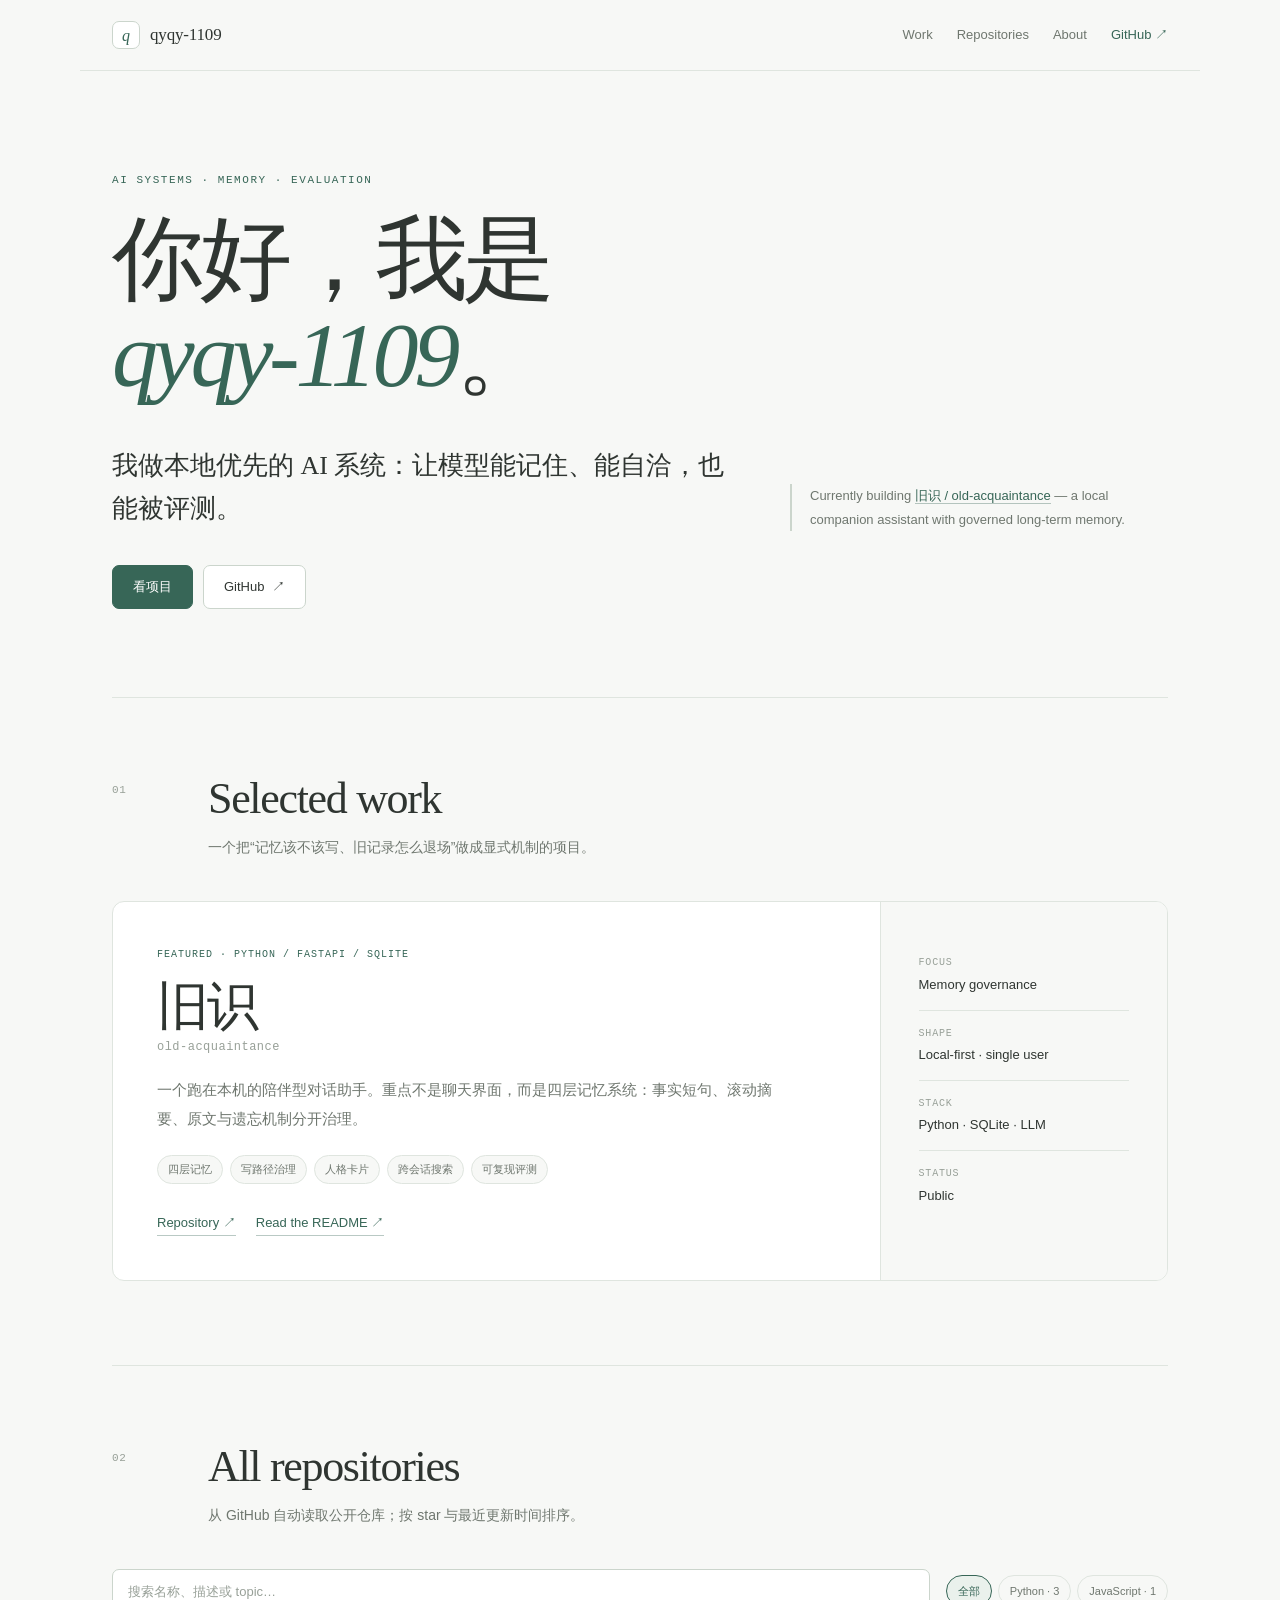
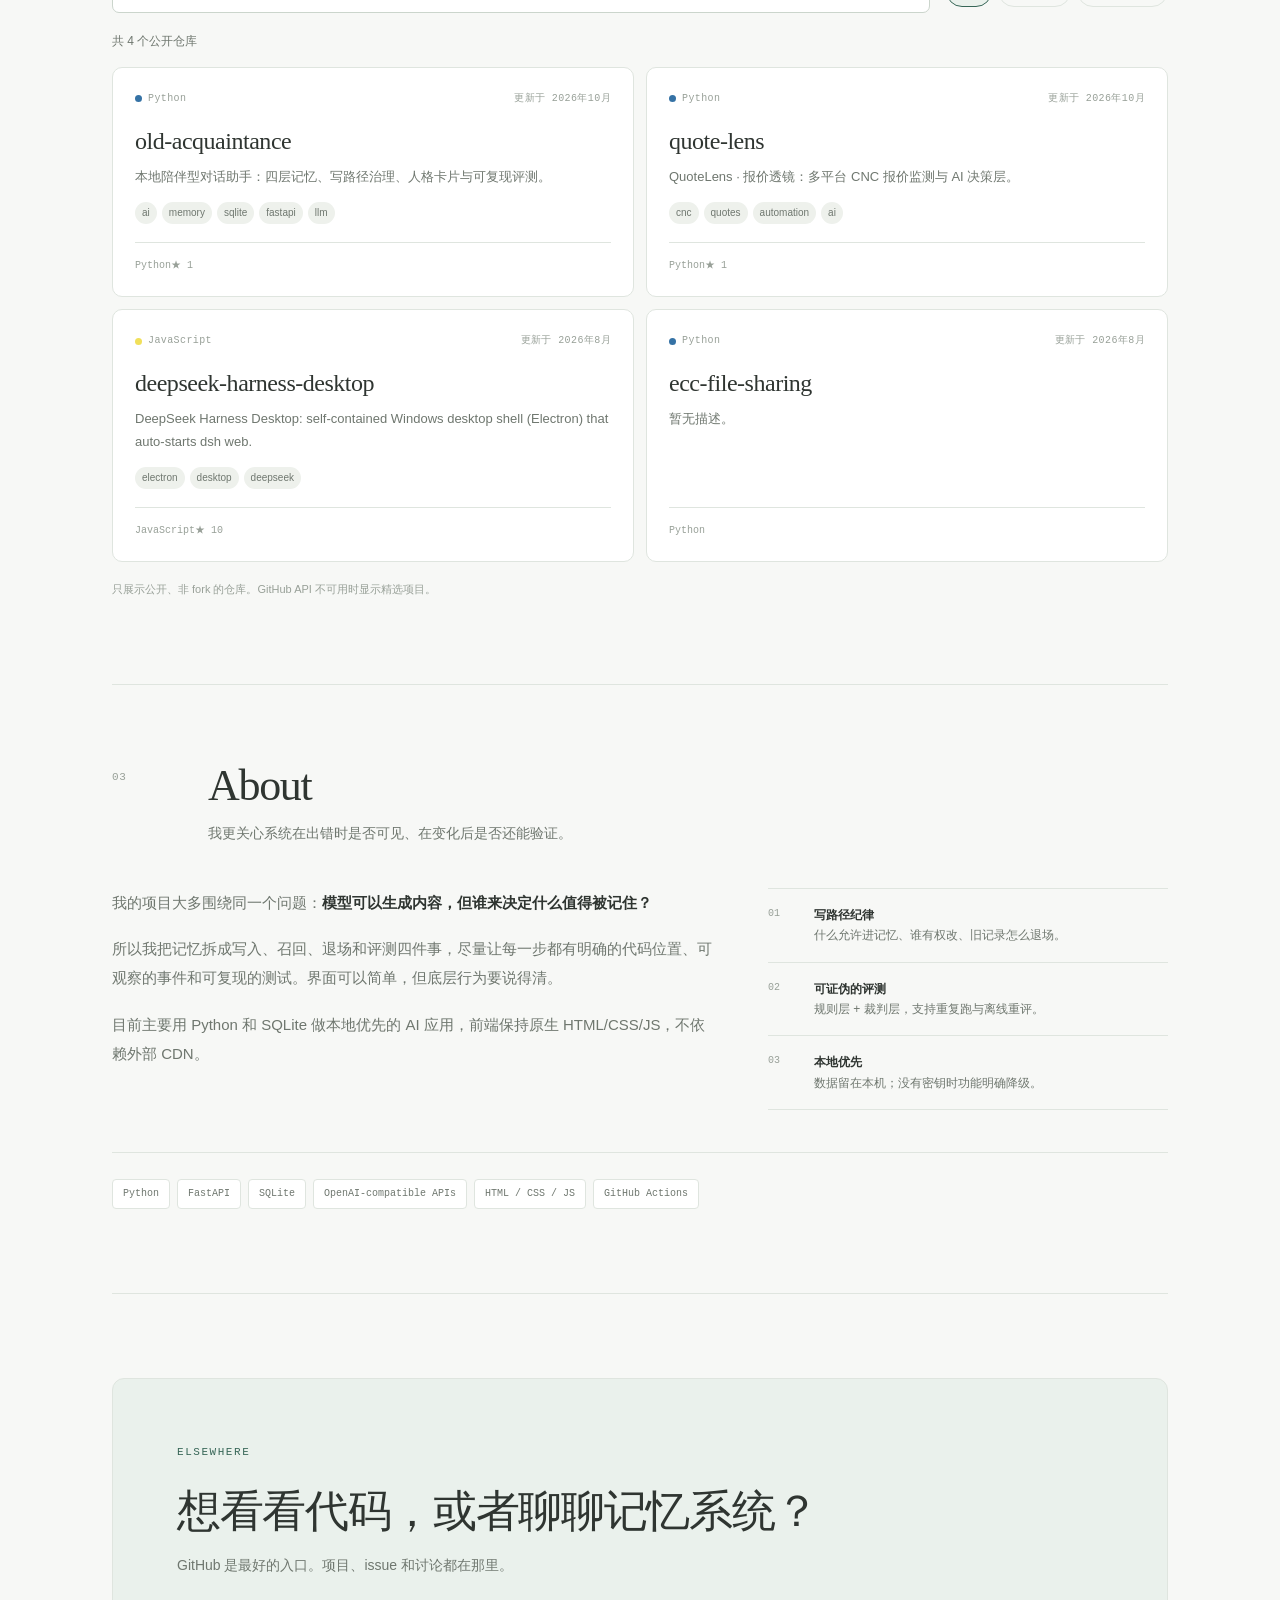
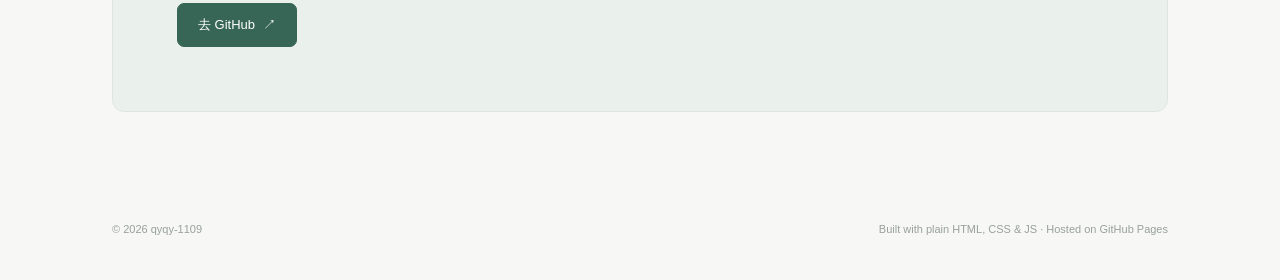
==== index.html @ cdae5c55 "Add personal portfolio site" ====
<!doctype html>
<html lang="zh-CN">
<head>
  <meta charset="utf-8">
  <meta name="viewport" content="width=device-width, initial-scale=1">
  <meta name="referrer" content="no-referrer">
  <meta name="theme-color" content="#f7f8f6">
  <title>qyqy-1109 · AI systems, memory & evaluation</title>
  <meta name="description" content="qyqy-1109 的个人作品集：本地优先的 AI 系统、记忆治理与可复现评测。">
  <meta property="og:title" content="qyqy-1109 · AI systems, memory & evaluation">
  <meta property="og:description" content="本地优先的 AI 系统、记忆治理与可复现评测。">
  <meta property="og:type" content="website">
  <meta property="og:url" content="https://qyqy-1109.github.io/">
  <link rel="canonical" href="https://qyqy-1109.github.io/">
  <link rel="icon" href="favicon.svg" type="image/svg+xml">
  <link rel="stylesheet" href="styles.css">
  <script src="app.js" defer></script>
</head>
<body>
  <a class="skip-link" href="#main">跳到正文</a>

  <header class="site-header">
    <a class="brand" href="/" aria-label="qyqy-1109 首页">
      <span class="brand-mark" aria-hidden="true">q</span>
      <span>qyqy-1109</span>
    </a>
    <nav class="site-nav" aria-label="主导航">
      <a href="#work">Work</a>
      <a href="#repos">Repositories</a>
      <a href="#about">About</a>
      <a class="nav-external" href="https://github.com/qyqy-1109" target="_blank" rel="noreferrer">GitHub <span aria-hidden="true">↗</span></a>
    </nav>
  </header>

  <main id="main">
    <section class="hero" aria-labelledby="hero-title">
      <p class="kicker">AI systems · memory · evaluation</p>
      <h1 id="hero-title">你好，我是<br><span>qyqy-1109</span>。</h1>
      <div class="hero-copy">
        <p class="lede">我做本地优先的 AI 系统：让模型能记住、能自洽，也能被评测。</p>
        <p class="hero-note">Currently building <a href="https://github.com/qyqy-1109/old-acquaintance" target="_blank" rel="noreferrer">旧识 / old-acquaintance</a> — a local companion assistant with governed long-term memory.</p>
      </div>
      <div class="hero-actions">
        <a class="button primary" href="#work">看项目</a>
        <a class="button" href="https://github.com/qyqy-1109" target="_blank" rel="noreferrer">GitHub <span aria-hidden="true">↗</span></a>
      </div>
    </section>

    <section class="section" id="work" aria-labelledby="work-title">
      <div class="section-head">
        <p class="section-index">01</p>
        <div>
          <h2 id="work-title">Selected work</h2>
          <p>一个把“记忆该不该写、旧记录怎么退场”做成显式机制的项目。</p>
        </div>
      </div>

      <article class="featured">
        <div class="featured-main">
          <p class="eyebrow">Featured · Python / FastAPI / SQLite</p>
          <h3>旧识 <span>old-acquaintance</span></h3>
          <p class="featured-lede">一个跑在本机的陪伴型对话助手。重点不是聊天界面，而是四层记忆系统：事实短句、滚动摘要、原文与遗忘机制分开治理。</p>
          <ul class="tag-list" aria-label="项目特点">
            <li>四层记忆</li>
            <li>写路径治理</li>
            <li>人格卡片</li>
            <li>跨会话搜索</li>
            <li>可复现评测</li>
          </ul>
          <div class="featured-links">
            <a class="text-link" href="https://github.com/qyqy-1109/old-acquaintance" target="_blank" rel="noreferrer">Repository <span aria-hidden="true">↗</span></a>
            <a class="text-link" href="https://github.com/qyqy-1109/old-acquaintance#readme" target="_blank" rel="noreferrer">Read the README <span aria-hidden="true">↗</span></a>
          </div>
        </div>
        <aside class="featured-aside" aria-label="项目概要">
          <dl>
            <div><dt>Focus</dt><dd>Memory governance</dd></div>
            <div><dt>Shape</dt><dd>Local-first · single user</dd></div>
            <div><dt>Stack</dt><dd>Python · SQLite · LLM</dd></div>
            <div><dt>Status</dt><dd>Public</dd></div>
          </dl>
        </aside>
      </article>
    </section>

    <section class="section" id="repos" aria-labelledby="repos-title">
      <div class="section-head">
        <p class="section-index">02</p>
        <div>
          <h2 id="repos-title">All repositories</h2>
          <p>从 GitHub 自动读取公开仓库；按 star 与最近更新时间排序。</p>
        </div>
      </div>

      <div class="repo-controls">
        <label class="search-box" for="repo-search">
          <span class="sr-only">搜索仓库</span>
          <input id="repo-search" type="search" maxlength="80" placeholder="搜索名称、描述或 topic…" autocomplete="off">
        </label>
        <div id="language-filters" class="filters" aria-label="按语言筛选"></div>
      </div>

      <div id="repo-status" class="repo-status" role="status">正在读取 GitHub 仓库…</div>
      <div id="repo-grid" class="repo-grid" aria-live="polite"></div>
      <p class="repo-footnote">只展示公开、非 fork 的仓库。GitHub API 不可用时显示精选项目。</p>
    </section>

    <section class="section" id="about" aria-labelledby="about-title">
      <div class="section-head">
        <p class="section-index">03</p>
        <div>
          <h2 id="about-title">About</h2>
          <p>我更关心系统在出错时是否可见、在变化后是否还能验证。</p>
        </div>
      </div>

      <div class="about-grid">
        <div class="about-copy">
          <p>我的项目大多围绕同一个问题：<strong>模型可以生成内容，但谁来决定什么值得被记住？</strong></p>
          <p>所以我把记忆拆成写入、召回、退场和评测四件事，尽量让每一步都有明确的代码位置、可观察的事件和可复现的测试。界面可以简单，但底层行为要说得清。</p>
          <p>目前主要用 Python 和 SQLite 做本地优先的 AI 应用，前端保持原生 HTML/CSS/JS，不依赖外部 CDN。</p>
        </div>
        <aside class="principles" aria-label="我在意的事">
          <div><span>01</span><p><strong>写路径纪律</strong><br>什么允许进记忆、谁有权改、旧记录怎么退场。</p></div>
          <div><span>02</span><p><strong>可证伪的评测</strong><br>规则层 + 裁判层，支持重复跑与离线重评。</p></div>
          <div><span>03</span><p><strong>本地优先</strong><br>数据留在本机；没有密钥时功能明确降级。</p></div>
        </aside>
      </div>

      <div class="toolbox" aria-label="常用工具">
        <span>Python</span><span>FastAPI</span><span>SQLite</span><span>OpenAI-compatible APIs</span><span>HTML / CSS / JS</span><span>GitHub Actions</span>
      </div>
    </section>

    <section class="contact" aria-labelledby="contact-title">
      <p class="kicker">Elsewhere</p>
      <h2 id="contact-title">想看看代码，或者聊聊记忆系统？</h2>
      <p>GitHub 是最好的入口。项目、issue 和讨论都在那里。</p>
      <a class="button primary" href="https://github.com/qyqy-1109" target="_blank" rel="noreferrer">去 GitHub <span aria-hidden="true">↗</span></a>
    </section>
  </main>

  <footer class="site-footer">
    <span>© <span id="year">2026</span> qyqy-1109</span>
    <span>Built with plain HTML, CSS &amp; JS · Hosted on GitHub Pages</span>
  </footer>

  <noscript><p class="noscript">启用 JavaScript 后可以自动加载 GitHub 仓库列表；也可以直接访问 <a href="https://github.com/qyqy-1109">GitHub</a>。</p></noscript>
</body>
</html>
---- styles.css ----
:root {
  --paper: #f7f8f6;
  --paper-deep: #eef1ec;
  --ink: #2f3531;
  --muted: #6f776f;
  --faint: #98a098;
  --line: #dfe5df;
  --line-strong: #cbd5cc;
  --brand: #376657;
  --brand-soft: #eaf1ec;
  --rose: #b57580;
  --white: #ffffff;
  --serif: "Songti SC", "STSong", "SimSun", "Noto Serif CJK SC", serif;
  --sans: "PingFang SC", "Microsoft YaHei", "Noto Sans CJK SC", sans-serif;
  --mono: "SFMono-Regular", Consolas, "Liberation Mono", monospace;
  --max: 1120px;
}

*,
*::before,
*::after { box-sizing: border-box; }

html { scroll-behavior: smooth; }

body {
  margin: 0;
  background: var(--paper);
  color: var(--ink);
  font-family: var(--sans);
  font-size: 16px;
  line-height: 1.75;
  -webkit-font-smoothing: antialiased;
  text-rendering: optimizeLegibility;
}

::selection { background: var(--brand-soft); color: var(--brand); }

a { color: inherit; text-decoration: none; }
button, input { font: inherit; }
img { max-width: 100%; display: block; }

.sr-only {
  position: absolute;
  width: 1px;
  height: 1px;
  padding: 0;
  margin: -1px;
  overflow: hidden;
  clip: rect(0, 0, 0, 0);
  white-space: nowrap;
  border: 0;
}

.skip-link {
  position: fixed;
  top: -80px;
  left: 20px;
  z-index: 100;
  padding: 10px 16px;
  border-radius: 6px;
  background: var(--ink);
  color: var(--white);
  font-size: 13px;
  transition: top .2s ease;
}
.skip-link:focus { top: 18px; }

:focus-visible {
  outline: 2px solid var(--brand);
  outline-offset: 4px;
}

.site-header {
  position: sticky;
  top: 0;
  z-index: 20;
  display: flex;
  align-items: center;
  justify-content: space-between;
  gap: 24px;
  width: 100%;
  max-width: var(--max);
  margin: 0 auto;
  padding: 20px 32px;
  background: color-mix(in srgb, var(--paper) 92%, transparent);
  border-bottom: 1px solid var(--line);
  backdrop-filter: blur(12px);
}

.brand {
  display: inline-flex;
  align-items: center;
  gap: 10px;
  font-family: var(--serif);
  font-size: 17px;
  letter-spacing: -.01em;
}
.brand-mark {
  display: grid;
  place-items: center;
  width: 28px;
  height: 28px;
  border: 1px solid var(--line-strong);
  border-radius: 7px;
  background: var(--white);
  color: var(--brand);
  font-family: var(--serif);
  font-style: italic;
  font-size: 16px;
}

.site-nav {
  display: flex;
  align-items: center;
  gap: 24px;
  font-size: 13px;
  color: var(--muted);
}
.site-nav a { transition: color .2s ease; }
.site-nav a:hover { color: var(--ink); }
.nav-external { color: var(--brand); }

main {
  width: 100%;
  max-width: var(--max);
  margin: 0 auto;
  padding: 0 32px;
}

.hero {
  padding: 100px 0 88px;
  border-bottom: 1px solid var(--line);
  animation: rise .55s ease both;
}

.kicker {
  margin: 0 0 22px;
  color: var(--brand);
  font-family: var(--mono);
  font-size: 11px;
  letter-spacing: .14em;
  text-transform: uppercase;
}

.hero h1 {
  margin: 0;
  font-family: var(--serif);
  font-size: clamp(44px, 8vw, 92px);
  font-weight: 500;
  line-height: 1.04;
  letter-spacing: -.045em;
}
.hero h1 span {
  color: var(--brand);
  font-style: italic;
}

.hero-copy {
  display: grid;
  grid-template-columns: minmax(0, 1.25fr) minmax(0, .75fr);
  gap: 48px;
  align-items: end;
  margin-top: 42px;
}

.lede {
  max-width: 620px;
  margin: 0;
  font-family: var(--serif);
  font-size: clamp(20px, 2.3vw, 26px);
  line-height: 1.65;
  color: var(--ink);
}

.hero-note {
  margin: 0;
  padding-left: 18px;
  border-left: 2px solid var(--line-strong);
  color: var(--muted);
  font-size: 13px;
  line-height: 1.8;
}
.hero-note a {
  color: var(--brand);
  border-bottom: 1px solid color-mix(in srgb, var(--brand) 35%, transparent);
}
.hero-note a:hover { border-bottom-color: var(--brand); }

.hero-actions {
  display: flex;
  flex-wrap: wrap;
  gap: 10px;
  margin-top: 34px;
}

.button {
  display: inline-flex;
  align-items: center;
  justify-content: center;
  gap: 8px;
  min-height: 44px;
  padding: 0 20px;
  border: 1px solid var(--line-strong);
  border-radius: 7px;
  background: var(--white);
  color: var(--ink);
  font-size: 13px;
  transition: transform .2s ease, border-color .2s ease, background .2s ease, color .2s ease;
}
.button:hover { transform: translateY(-1px); border-color: var(--ink); }
.button.primary {
  border-color: var(--brand);
  background: var(--brand);
  color: var(--white);
}
.button.primary:hover { background: #2b5346; border-color: #2b5346; }

.section {
  padding: 76px 0 84px;
  border-bottom: 1px solid var(--line);
  scroll-margin-top: 72px;
}

.section-head {
  display: grid;
  grid-template-columns: 72px minmax(0, 1fr);
  gap: 24px;
  align-items: start;
  margin-bottom: 42px;
}
.section-index {
  margin: 7px 0 0;
  color: var(--faint);
  font-family: var(--mono);
  font-size: 11px;
  letter-spacing: .06em;
}
.section-head h2 {
  margin: 0;
  font-family: var(--serif);
  font-size: clamp(30px, 4vw, 44px);
  font-weight: 500;
  letter-spacing: -.03em;
  line-height: 1.15;
}
.section-head p:last-child {
  max-width: 620px;
  margin: 10px 0 0;
  color: var(--muted);
  font-size: 14px;
}

.featured {
  display: grid;
  grid-template-columns: minmax(0, 1.6fr) minmax(240px, .6fr);
  gap: 0;
  border: 1px solid var(--line);
  border-radius: 12px;
  background: var(--white);
  overflow: hidden;
}
.featured-main { padding: clamp(26px, 4vw, 44px); }
.eyebrow {
  margin: 0 0 14px;
  color: var(--brand);
  font-family: var(--mono);
  font-size: 10px;
  letter-spacing: .1em;
  text-transform: uppercase;
}
.featured h3 {
  margin: 0;
  font-family: var(--serif);
  font-size: clamp(32px, 4.5vw, 52px);
  font-weight: 500;
  letter-spacing: -.04em;
  line-height: 1.1;
}
.featured h3 span {
  display: block;
  margin-top: 6px;
  color: var(--faint);
  font-family: var(--mono);
  font-size: 12px;
  font-weight: 400;
  letter-spacing: .04em;
}
.featured-lede {
  max-width: 620px;
  margin: 22px 0 0;
  color: var(--muted);
  font-size: 15px;
  line-height: 1.9;
}
.tag-list {
  display: flex;
  flex-wrap: wrap;
  gap: 7px;
  margin: 22px 0 0;
  padding: 0;
  list-style: none;
}
.tag-list li {
  padding: 4px 10px;
  border: 1px solid var(--line);
  border-radius: 999px;
  background: var(--paper);
  color: var(--muted);
  font-size: 11px;
}
.featured-links {
  display: flex;
  flex-wrap: wrap;
  gap: 20px;
  margin-top: 28px;
}
.text-link {
  color: var(--brand);
  font-size: 13px;
  border-bottom: 1px solid color-mix(in srgb, var(--brand) 35%, transparent);
}
.text-link:hover { border-bottom-color: var(--brand); }

.featured-aside {
  padding: clamp(24px, 3vw, 38px);
  border-left: 1px solid var(--line);
  background: var(--paper);
}
.featured-aside dl { margin: 0; }
.featured-aside dl > div { padding: 14px 0; border-bottom: 1px solid var(--line); }
.featured-aside dl > div:last-child { border-bottom: 0; }
.featured-aside dt {
  margin-bottom: 3px;
  color: var(--faint);
  font-family: var(--mono);
  font-size: 10px;
  letter-spacing: .08em;
  text-transform: uppercase;
}
.featured-aside dd { margin: 0; font-size: 13px; line-height: 1.6; }

.repo-controls {
  display: flex;
  flex-wrap: wrap;
  align-items: center;
  gap: 16px;
  margin-bottom: 18px;
}
.search-box { flex: 1 1 280px; }
.search-box input {
  width: 100%;
  height: 44px;
  padding: 0 15px;
  border: 1px solid var(--line-strong);
  border-radius: 7px;
  background: var(--white);
  color: var(--ink);
  font-size: 13px;
}
.search-box input::placeholder { color: var(--faint); }
.search-box input:focus { outline: none; border-color: var(--brand); }

.filters { display: flex; flex-wrap: wrap; gap: 6px; }
.filter-chip {
  min-height: 32px;
  padding: 0 11px;
  border: 1px solid var(--line);
  border-radius: 999px;
  background: transparent;
  color: var(--muted);
  font-size: 11px;
  cursor: pointer;
  transition: background .2s ease, border-color .2s ease, color .2s ease;
}
.filter-chip:hover { border-color: var(--line-strong); color: var(--ink); }
.filter-chip.active {
  border-color: var(--brand);
  background: var(--brand-soft);
  color: var(--brand);
}

.repo-status {
  min-height: 22px;
  margin-bottom: 14px;
  color: var(--muted);
  font-size: 12px;
}
.repo-grid {
  display: grid;
  grid-template-columns: repeat(2, minmax(0, 1fr));
  gap: 12px;
}
.repo-card {
  display: flex;
  flex-direction: column;
  min-height: 210px;
  padding: 22px;
  border: 1px solid var(--line);
  border-radius: 10px;
  background: var(--white);
  transition: transform .2s ease, border-color .2s ease, box-shadow .2s ease;
}
.repo-card:hover {
  transform: translateY(-3px);
  border-color: var(--line-strong);
  box-shadow: 0 14px 35px #2f35310a;
}
.repo-top {
  display: flex;
  align-items: center;
  justify-content: space-between;
  gap: 12px;
  margin-bottom: 18px;
  color: var(--faint);
  font-family: var(--mono);
  font-size: 10px;
  letter-spacing: .04em;
}
.lang { display: inline-flex; align-items: center; gap: 6px; }
.lang-dot { width: 7px; height: 7px; border-radius: 50%; background: var(--faint); }
.repo-card h3 {
  margin: 0;
  font-family: var(--serif);
  font-size: 24px;
  font-weight: 500;
  letter-spacing: -.02em;
  line-height: 1.25;
}
.repo-card h3 a:hover { color: var(--brand); }
.repo-card p {
  flex: 1;
  margin: 10px 0 0;
  color: var(--muted);
  font-size: 13px;
  line-height: 1.75;
}
.repo-topics { display: flex; flex-wrap: wrap; gap: 5px; margin-top: 14px; }
.repo-topics span {
  padding: 2px 7px;
  border-radius: 999px;
  background: var(--paper-deep);
  color: var(--muted);
  font-size: 10px;
}
.repo-meta {
  display: flex;
  flex-wrap: wrap;
  gap: 14px;
  margin-top: 18px;
  padding-top: 14px;
  border-top: 1px solid var(--line);
  color: var(--faint);
  font-family: var(--mono);
  font-size: 10px;
}
.repo-footnote { margin: 18px 0 0; color: var(--faint); font-size: 11px; }
.repo-empty {
  grid-column: 1 / -1;
  padding: 36px 24px;
  border: 1px dashed var(--line-strong);
  border-radius: 10px;
  color: var(--muted);
  font-size: 13px;
  text-align: center;
}

.about-grid {
  display: grid;
  grid-template-columns: minmax(0, 1.2fr) minmax(280px, .8fr);
  gap: 56px;
}
.about-copy p { margin: 0 0 17px; color: var(--muted); font-size: 15px; line-height: 1.95; }
.about-copy strong { color: var(--ink); font-weight: 600; }
.principles { display: grid; gap: 0; border-top: 1px solid var(--line); }
.principles > div {
  display: grid;
  grid-template-columns: 34px minmax(0, 1fr);
  gap: 12px;
  padding: 16px 0;
  border-bottom: 1px solid var(--line);
}
.principles span { color: var(--faint); font-family: var(--mono); font-size: 10px; }
.principles p { margin: 0; color: var(--muted); font-size: 12px; line-height: 1.7; }
.principles strong { color: var(--ink); font-weight: 600; }

.toolbox {
  display: flex;
  flex-wrap: wrap;
  gap: 7px;
  margin-top: 42px;
  padding-top: 26px;
  border-top: 1px solid var(--line);
}
.toolbox span {
  padding: 5px 10px;
  border: 1px solid var(--line);
  border-radius: 4px;
  background: var(--white);
  color: var(--muted);
  font-family: var(--mono);
  font-size: 10px;
}

.contact {
  margin: 84px 0;
  padding: clamp(34px, 6vw, 64px);
  border: 1px solid var(--line);
  border-radius: 12px;
  background: var(--brand-soft);
  text-align: left;
}
.contact .kicker { color: var(--brand); }
.contact h2 {
  max-width: 720px;
  margin: 0;
  font-family: var(--serif);
  font-size: clamp(28px, 4vw, 44px);
  font-weight: 500;
  letter-spacing: -.03em;
  line-height: 1.25;
}
.contact p:not(.kicker) { max-width: 560px; margin: 14px 0 26px; color: var(--muted); font-size: 14px; }

.site-footer {
  display: flex;
  flex-wrap: wrap;
  justify-content: space-between;
  gap: 12px;
  width: 100%;
  max-width: var(--max);
  margin: 0 auto;
  padding: 24px 32px 40px;
  color: var(--faint);
  font-size: 11px;
}

.noscript {
  max-width: var(--max);
  margin: 0 auto 30px;
  padding: 0 32px;
  color: var(--muted);
  font-size: 13px;
}

@keyframes rise {
  from { opacity: 0; transform: translateY(12px); }
  to { opacity: 1; transform: translateY(0); }
}

@media (max-width: 900px) {
  .site-header { padding: 18px 24px; }
  main { padding: 0 24px; }
  .hero { padding: 72px 0 64px; }
  .hero-copy { grid-template-columns: 1fr; gap: 26px; }
  .featured { grid-template-columns: 1fr; }
  .featured-aside { border-left: 0; border-top: 1px solid var(--line); }
  .featured-aside dl { display: grid; grid-template-columns: 1fr 1fr; gap: 0 24px; }
  .repo-grid { grid-template-columns: 1fr; }
  .about-grid { grid-template-columns: 1fr; gap: 32px; }
  .site-footer { padding: 24px 24px 36px; }
}

@media (max-width: 640px) {
  .site-nav { gap: 14px; font-size: 12px; }
  .site-nav a:not(.nav-external) { display: none; }
  .hero h1 { font-size: clamp(40px, 12vw, 64px); }
  .section { padding: 56px 0 64px; }
  .section-head { grid-template-columns: 1fr; gap: 6px; }
  .section-index { margin-top: 0; }
  .featured-main { padding: 24px; }
  .featured-aside { padding: 22px 24px; }
  .featured-aside dl { grid-template-columns: 1fr; }
  .repo-card { min-height: 0; }
  .contact { margin: 60px 0; padding: 28px 24px; }
}

@media (prefers-reduced-motion: reduce) {
  html { scroll-behavior: auto; }
  *, *::before, *::after { animation-duration: .01ms !important; transition-duration: .01ms !important; }
}
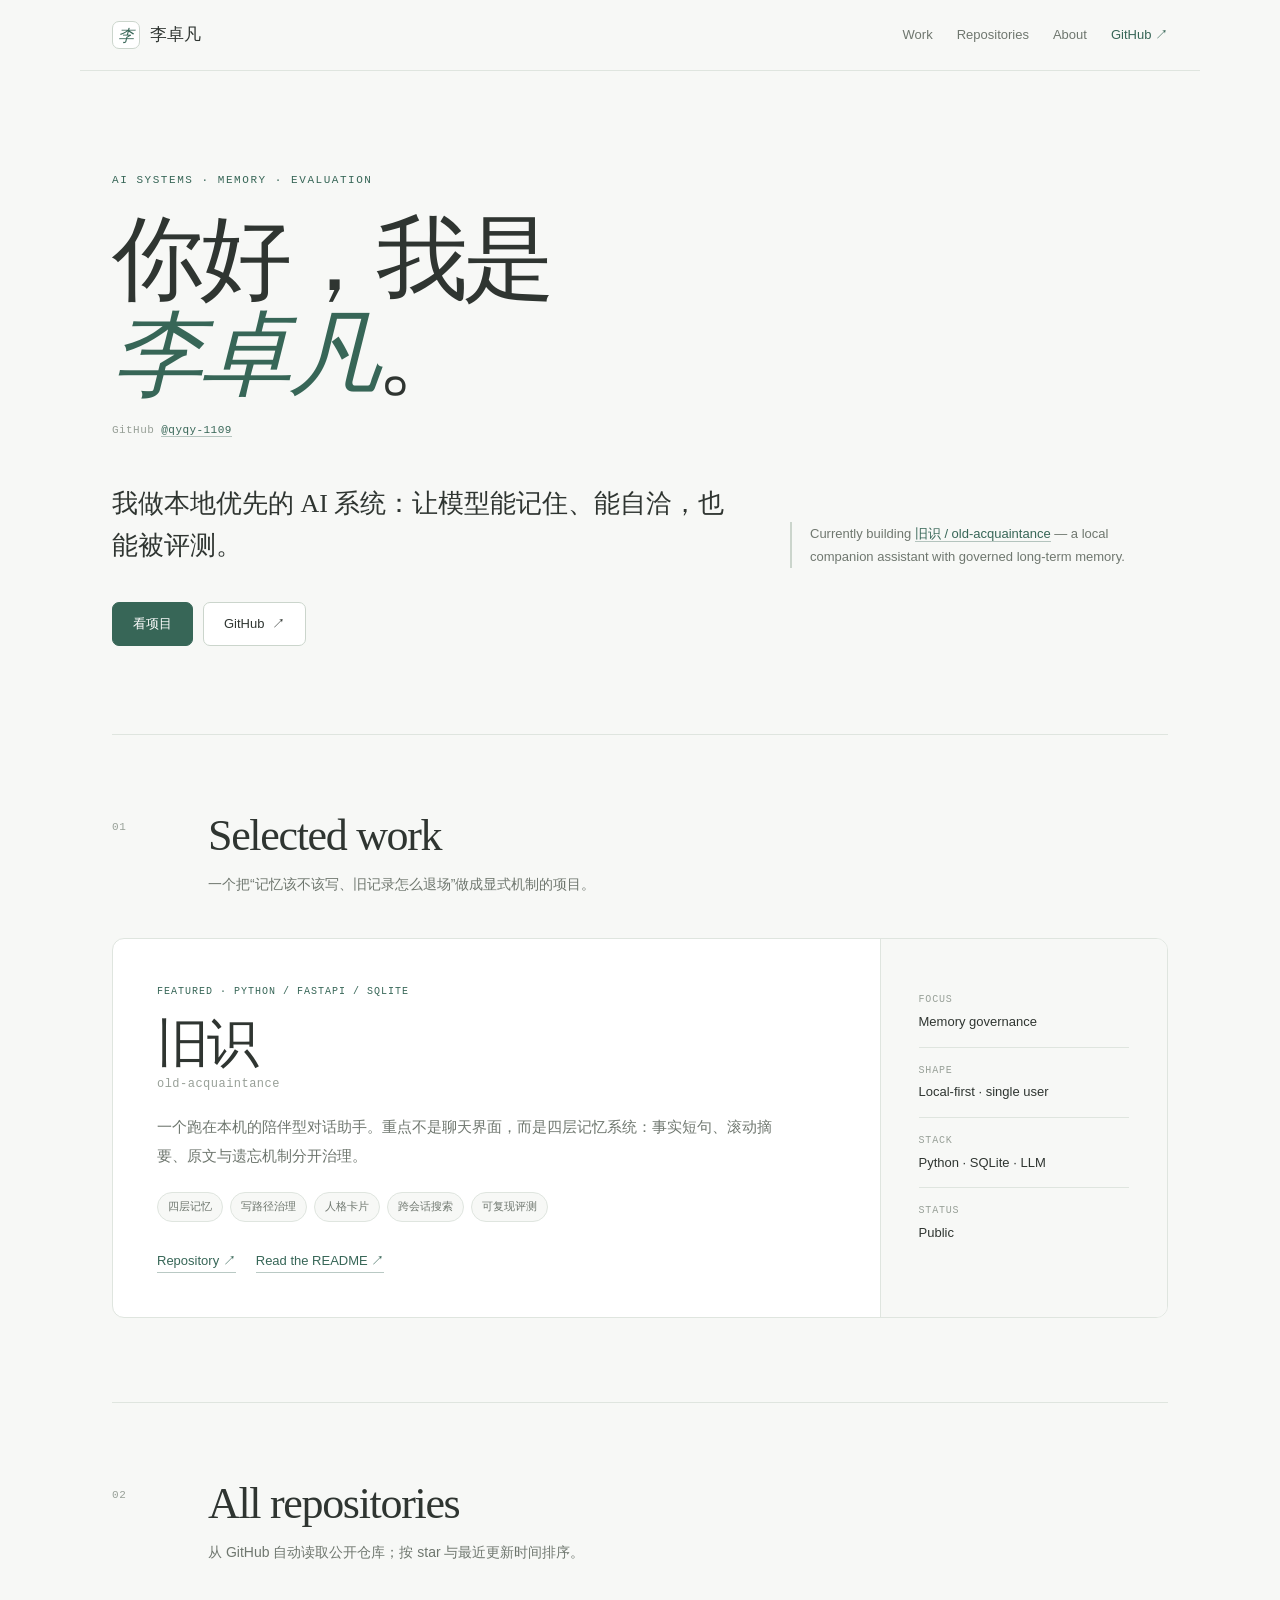
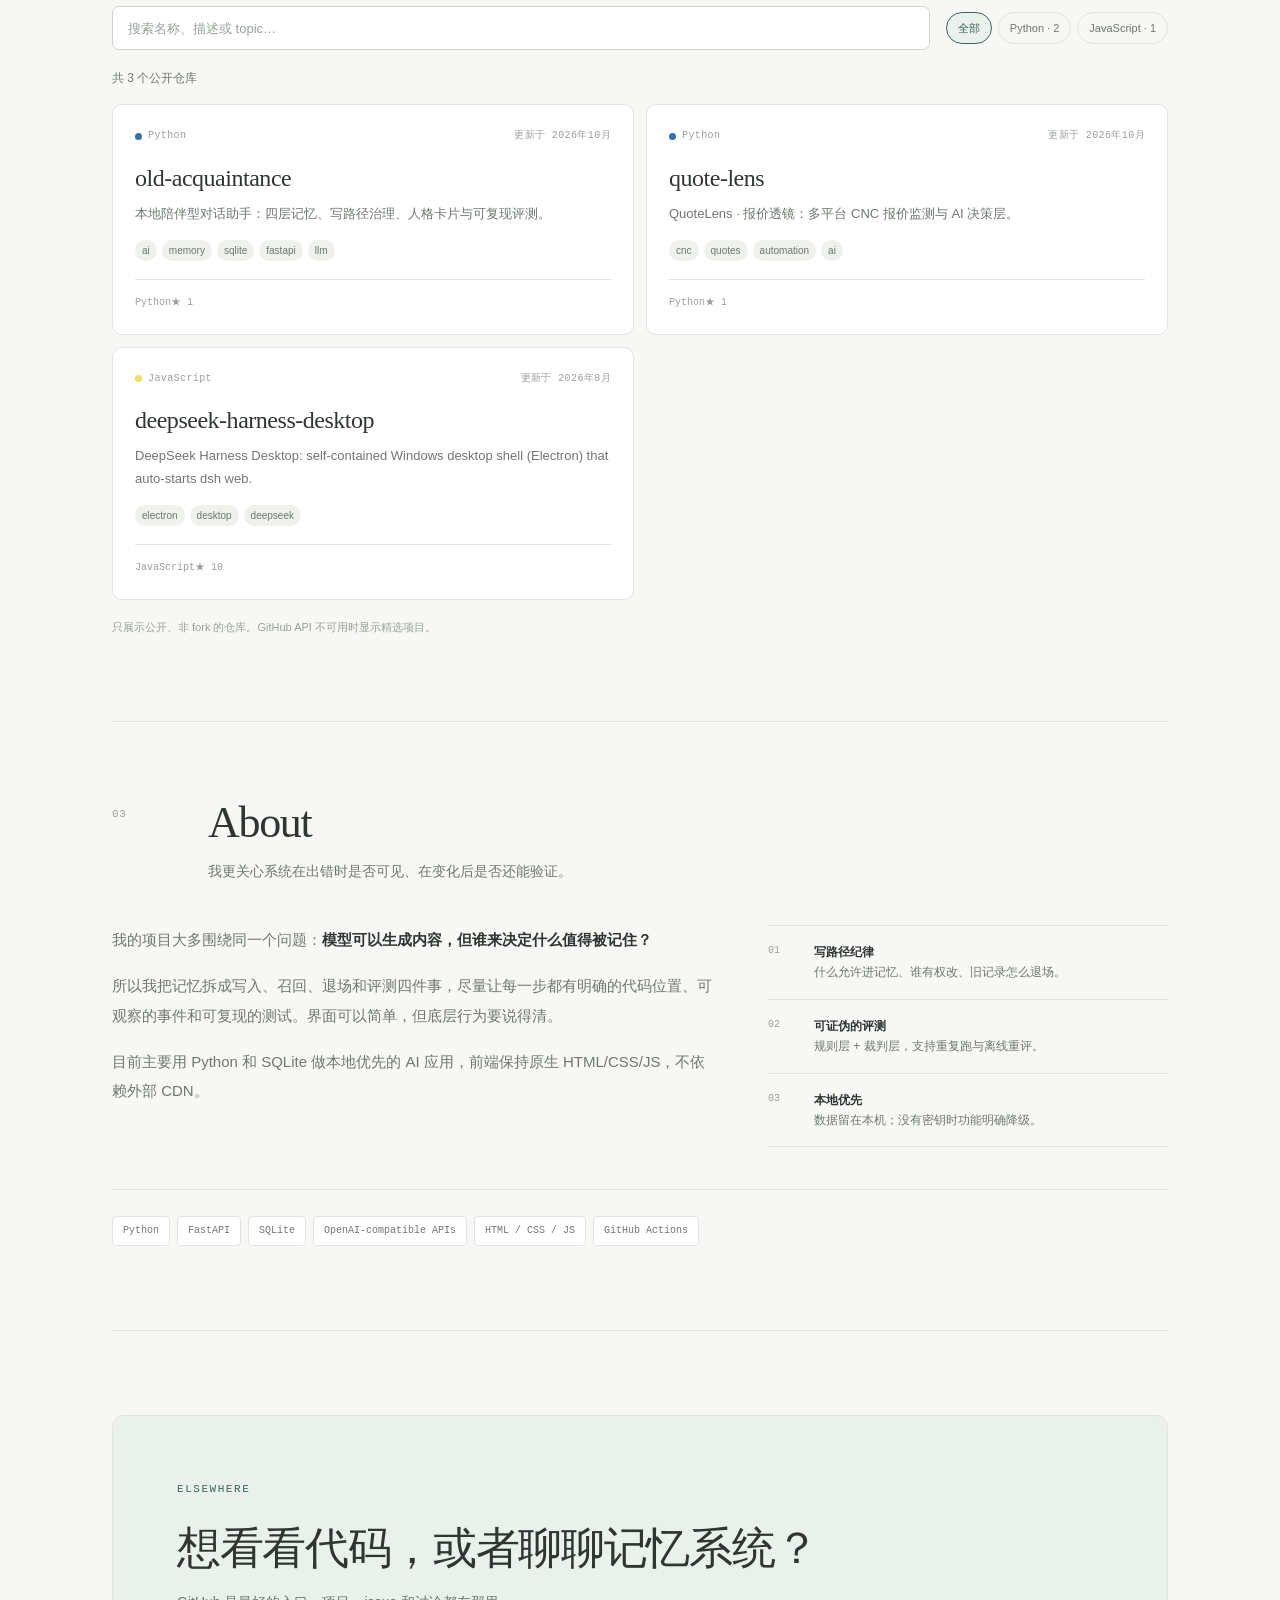
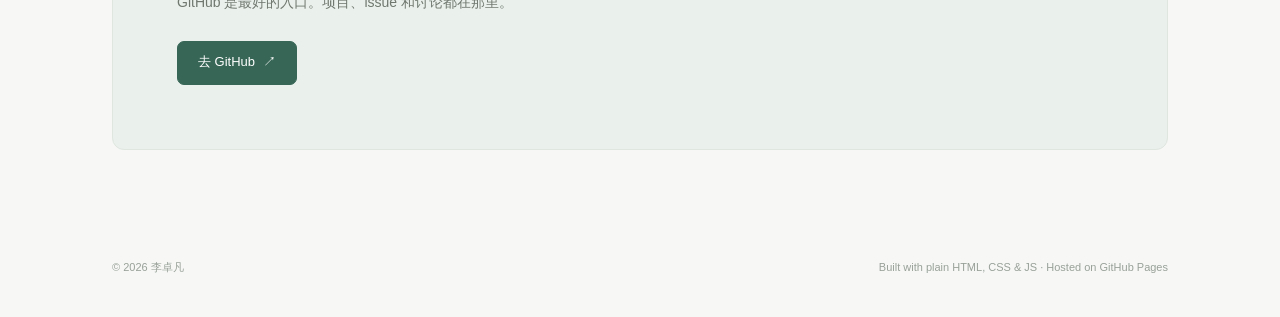
==== commit 0e7bf619: "Rename portfolio to Li Zhuofan and hide ecc repo" ====
--- a/index.html
+++ b/index.html
@@ -5,10 +5,10 @@
   <meta name="viewport" content="width=device-width, initial-scale=1">
   <meta name="referrer" content="no-referrer">
   <meta name="theme-color" content="#f7f8f6">
-  <title>qyqy-1109 · AI systems, memory & evaluation</title>
-  <meta name="description" content="qyqy-1109 的个人作品集：本地优先的 AI 系统、记忆治理与可复现评测。">
-  <meta property="og:title" content="qyqy-1109 · AI systems, memory & evaluation">
-  <meta property="og:description" content="本地优先的 AI 系统、记忆治理与可复现评测。">
+  <title>李卓凡 · AI systems, memory & evaluation</title>
+  <meta name="description" content="李卓凡（GitHub @qyqy-1109）的个人作品集：本地优先的 AI 系统、记忆治理与可复现评测。">
+  <meta property="og:title" content="李卓凡 · AI systems, memory & evaluation">
+  <meta property="og:description" content="李卓凡（GitHub @qyqy-1109）的个人作品集：本地优先的 AI 系统、记忆治理与可复现评测。">
   <meta property="og:type" content="website">
   <meta property="og:url" content="https://qyqy-1109.github.io/">
   <link rel="canonical" href="https://qyqy-1109.github.io/">
@@ -20,9 +20,9 @@
   <a class="skip-link" href="#main">跳到正文</a>
 
   <header class="site-header">
-    <a class="brand" href="/" aria-label="qyqy-1109 首页">
-      <span class="brand-mark" aria-hidden="true">q</span>
-      <span>qyqy-1109</span>
+    <a class="brand" href="/" aria-label="李卓凡首页">
+      <span class="brand-mark" aria-hidden="true">李</span>
+      <span>李卓凡</span>
     </a>
     <nav class="site-nav" aria-label="主导航">
       <a href="#work">Work</a>
@@ -35,7 +35,8 @@
   <main id="main">
     <section class="hero" aria-labelledby="hero-title">
       <p class="kicker">AI systems · memory · evaluation</p>
-      <h1 id="hero-title">你好，我是<br><span>qyqy-1109</span>。</h1>
+      <h1 id="hero-title">你好，我是<br><span>李卓凡</span>。</h1>
+      <p class="hero-handle">GitHub <a href="https://github.com/qyqy-1109" target="_blank" rel="noreferrer">@qyqy-1109</a></p>
       <div class="hero-copy">
         <p class="lede">我做本地优先的 AI 系统：让模型能记住、能自洽，也能被评测。</p>
         <p class="hero-note">Currently building <a href="https://github.com/qyqy-1109/old-acquaintance" target="_blank" rel="noreferrer">旧识 / old-acquaintance</a> — a local companion assistant with governed long-term memory.</p>
@@ -141,7 +142,7 @@
   </main>
 
   <footer class="site-footer">
-    <span>© <span id="year">2026</span> qyqy-1109</span>
+    <span>© <span id="year">2026</span> 李卓凡</span>
     <span>Built with plain HTML, CSS &amp; JS · Hosted on GitHub Pages</span>
   </footer>
 
--- a/styles.css
+++ b/styles.css
@@ -154,6 +154,14 @@
   color: var(--brand);
   font-style: italic;
 }
+.hero-handle {
+  margin: 18px 0 0;
+  color: var(--faint);
+  font-family: var(--mono);
+  font-size: 11px;
+  letter-spacing: .04em;
+}
+.hero-handle a { color: var(--brand); border-bottom: 1px solid color-mix(in srgb, var(--brand) 35%, transparent); }
 
 .hero-copy {
   display: grid;
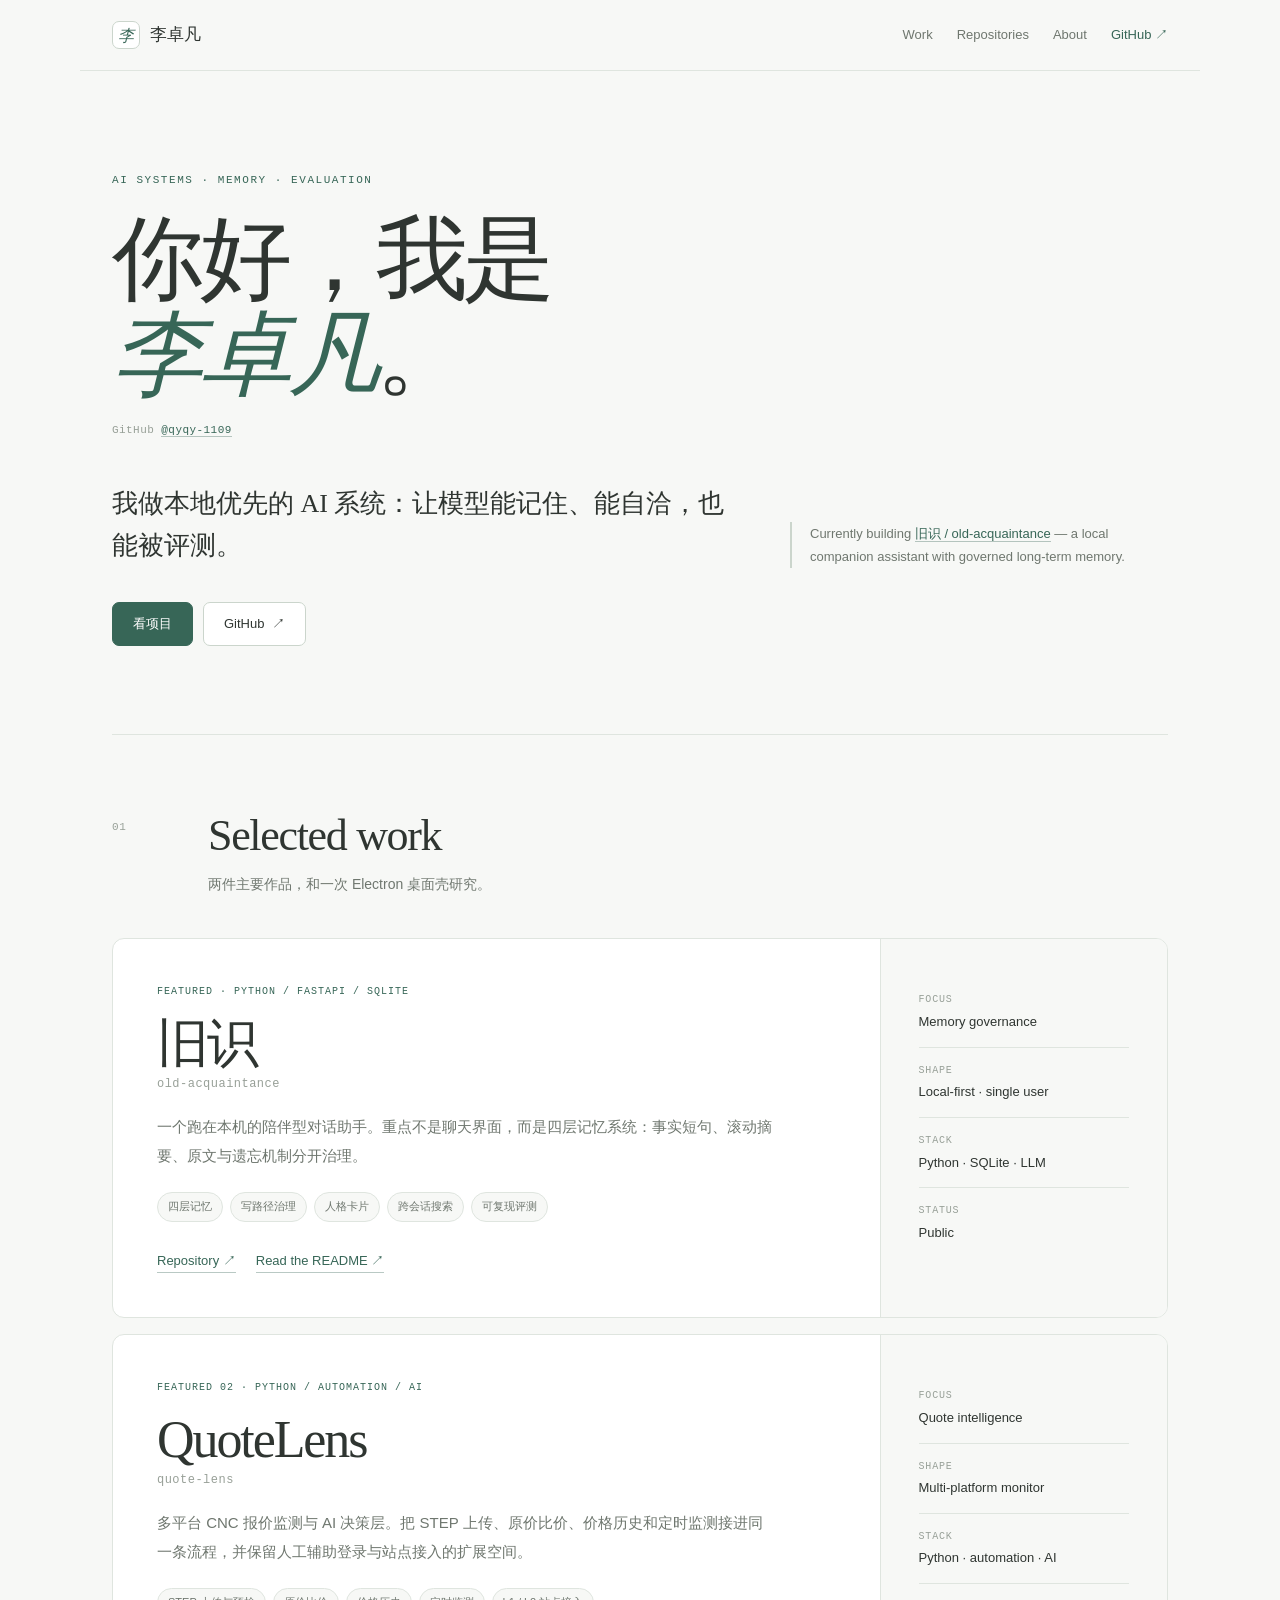
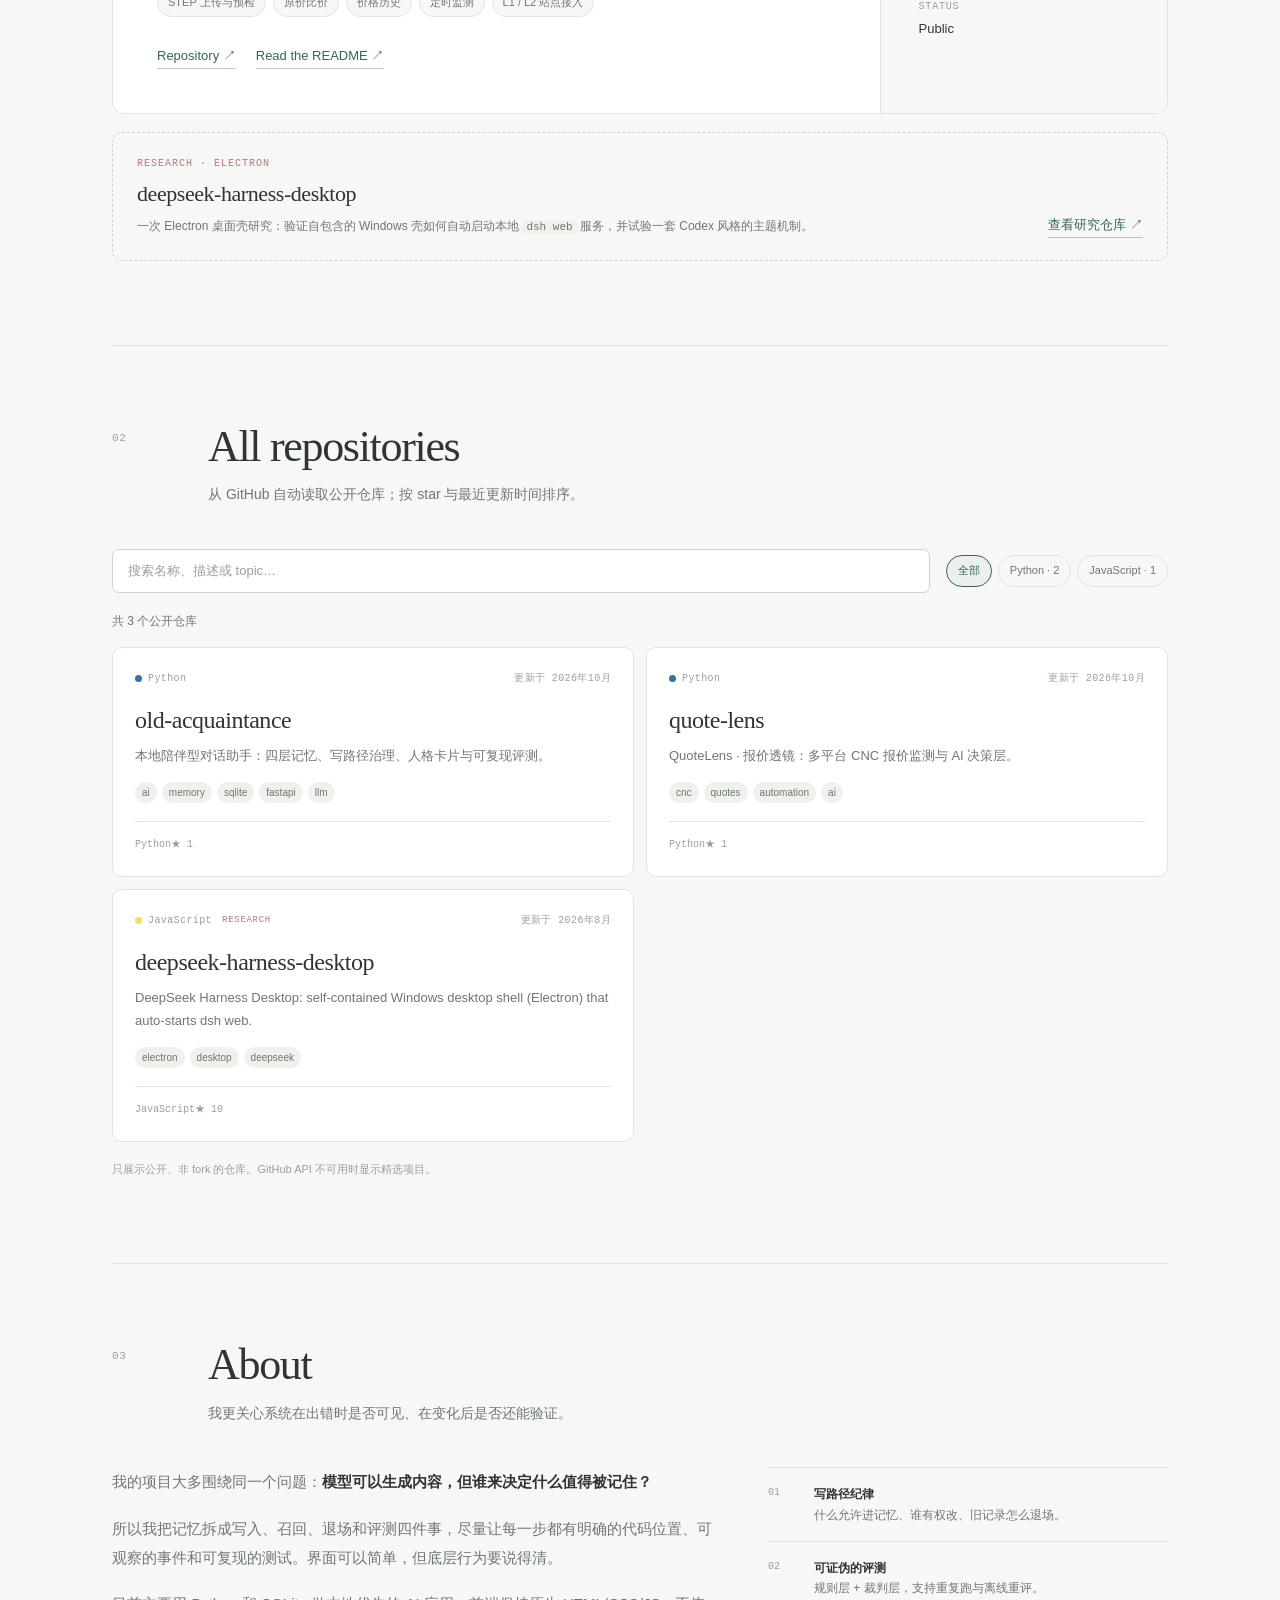
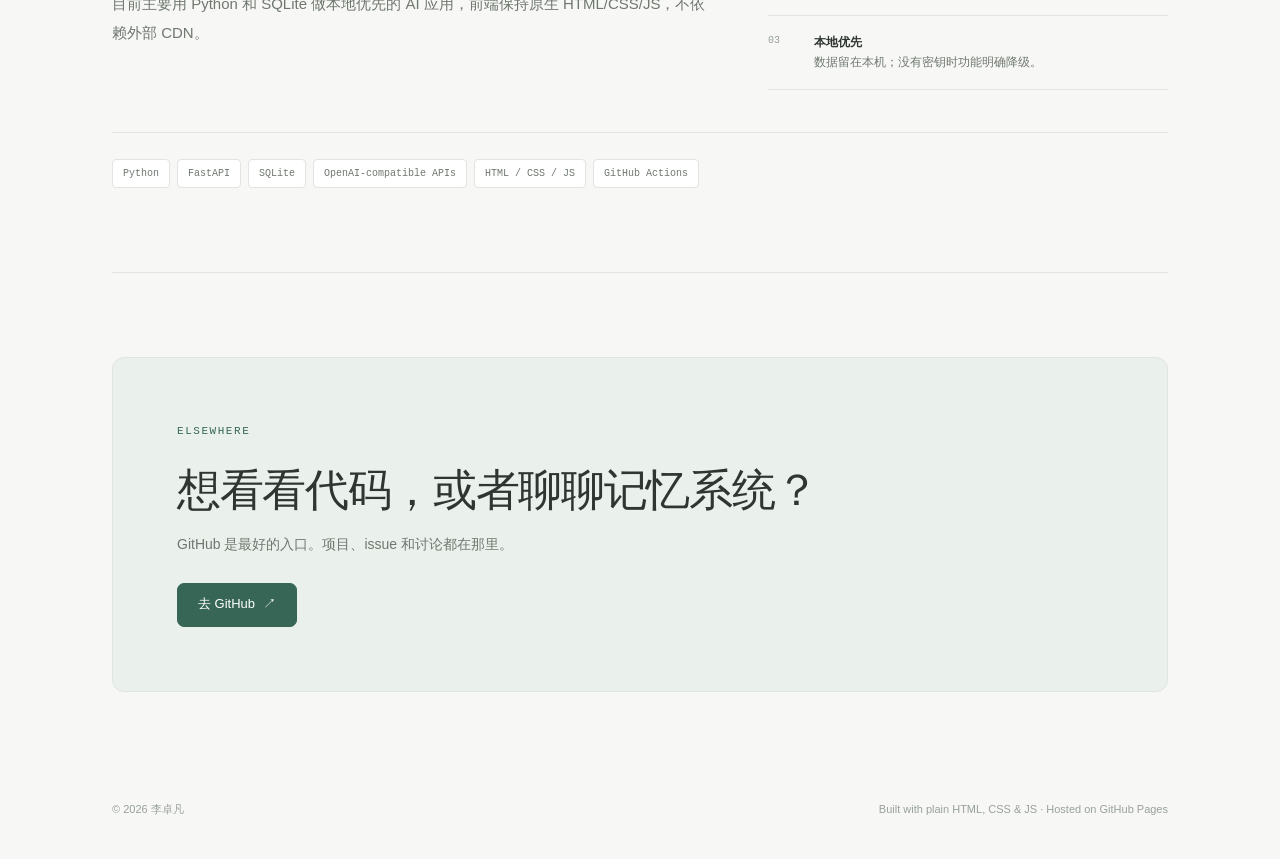
==== commit 5169c325: "Add QuoteLens feature card and frame dsh as Electron research" ====
--- a/index.html
+++ b/index.html
@@ -52,7 +52,7 @@
         <p class="section-index">01</p>
         <div>
           <h2 id="work-title">Selected work</h2>
-          <p>一个把“记忆该不该写、旧记录怎么退场”做成显式机制的项目。</p>
+          <p>两件主要作品，和一次 Electron 桌面壳研究。</p>
         </div>
       </div>
 
@@ -82,6 +82,42 @@
           </dl>
         </aside>
       </article>
+
+      <article class="featured featured-secondary">
+        <div class="featured-main">
+          <p class="eyebrow">Featured 02 · Python / Automation / AI</p>
+          <h3>QuoteLens <span>quote-lens</span></h3>
+          <p class="featured-lede">多平台 CNC 报价监测与 AI 决策层。把 STEP 上传、原价比价、价格历史和定时监测接进同一条流程，并保留人工辅助登录与站点接入的扩展空间。</p>
+          <ul class="tag-list" aria-label="项目特点">
+            <li>STEP 上传与预检</li>
+            <li>原价比价</li>
+            <li>价格历史</li>
+            <li>定时监测</li>
+            <li>L1 / L2 站点接入</li>
+          </ul>
+          <div class="featured-links">
+            <a class="text-link" href="https://github.com/qyqy-1109/quote-lens" target="_blank" rel="noreferrer">Repository <span aria-hidden="true">↗</span></a>
+            <a class="text-link" href="https://github.com/qyqy-1109/quote-lens#readme" target="_blank" rel="noreferrer">Read the README <span aria-hidden="true">↗</span></a>
+          </div>
+        </div>
+        <aside class="featured-aside" aria-label="项目概要">
+          <dl>
+            <div><dt>Focus</dt><dd>Quote intelligence</dd></div>
+            <div><dt>Shape</dt><dd>Multi-platform monitor</dd></div>
+            <div><dt>Stack</dt><dd>Python · automation · AI</dd></div>
+            <div><dt>Status</dt><dd>Public</dd></div>
+          </dl>
+        </aside>
+      </article>
+
+      <aside class="research-note" aria-labelledby="research-title">
+        <div>
+          <p class="eyebrow">Research · Electron</p>
+          <h3 id="research-title">deepseek-harness-desktop</h3>
+          <p>一次 Electron 桌面壳研究：验证自包含的 Windows 壳如何自动启动本地 <code>dsh web</code> 服务，并试验一套 Codex 风格的主题机制。</p>
+        </div>
+        <a class="text-link" href="https://github.com/qyqy-1109/deepseek-harness-desktop" target="_blank" rel="noreferrer">查看研究仓库 <span aria-hidden="true">↗</span></a>
+      </aside>
     </section>
 
     <section class="section" id="repos" aria-labelledby="repos-title">
--- a/styles.css
+++ b/styles.css
@@ -346,6 +346,42 @@
   text-transform: uppercase;
 }
 .featured-aside dd { margin: 0; font-size: 13px; line-height: 1.6; }
+.featured + .featured { margin-top: 16px; }
+
+.research-note {
+  display: flex;
+  align-items: flex-end;
+  justify-content: space-between;
+  gap: 28px;
+  margin-top: 18px;
+  padding: 22px 24px;
+  border: 1px dashed var(--line-strong);
+  border-radius: 10px;
+}
+.research-note .eyebrow { margin-bottom: 7px; color: var(--rose); }
+.research-note h3 {
+  margin: 0;
+  font-family: var(--serif);
+  font-size: 22px;
+  font-weight: 500;
+  letter-spacing: -.02em;
+  line-height: 1.3;
+}
+.research-note p:not(.eyebrow) {
+  max-width: 720px;
+  margin: 8px 0 0;
+  color: var(--muted);
+  font-size: 12px;
+  line-height: 1.75;
+}
+.research-note code {
+  padding: 1px 4px;
+  border-radius: 3px;
+  background: var(--paper-deep);
+  font-family: var(--mono);
+  font-size: 11px;
+}
+.research-note .text-link { flex: none; }
 
 .repo-controls {
   display: flex;
@@ -426,6 +462,13 @@
 }
 .lang { display: inline-flex; align-items: center; gap: 6px; }
 .lang-dot { width: 7px; height: 7px; border-radius: 50%; background: var(--faint); }
+.repo-kind {
+  margin-left: 4px;
+  color: var(--rose);
+  font-size: 9px;
+  letter-spacing: .08em;
+  text-transform: uppercase;
+}
 .repo-card h3 {
   margin: 0;
   font-family: var(--serif);
@@ -579,6 +622,7 @@
   .featured-aside { padding: 22px 24px; }
   .featured-aside dl { grid-template-columns: 1fr; }
   .repo-card { min-height: 0; }
+  .research-note { flex-direction: column; align-items: flex-start; gap: 16px; }
   .contact { margin: 60px 0; padding: 28px 24px; }
 }
 
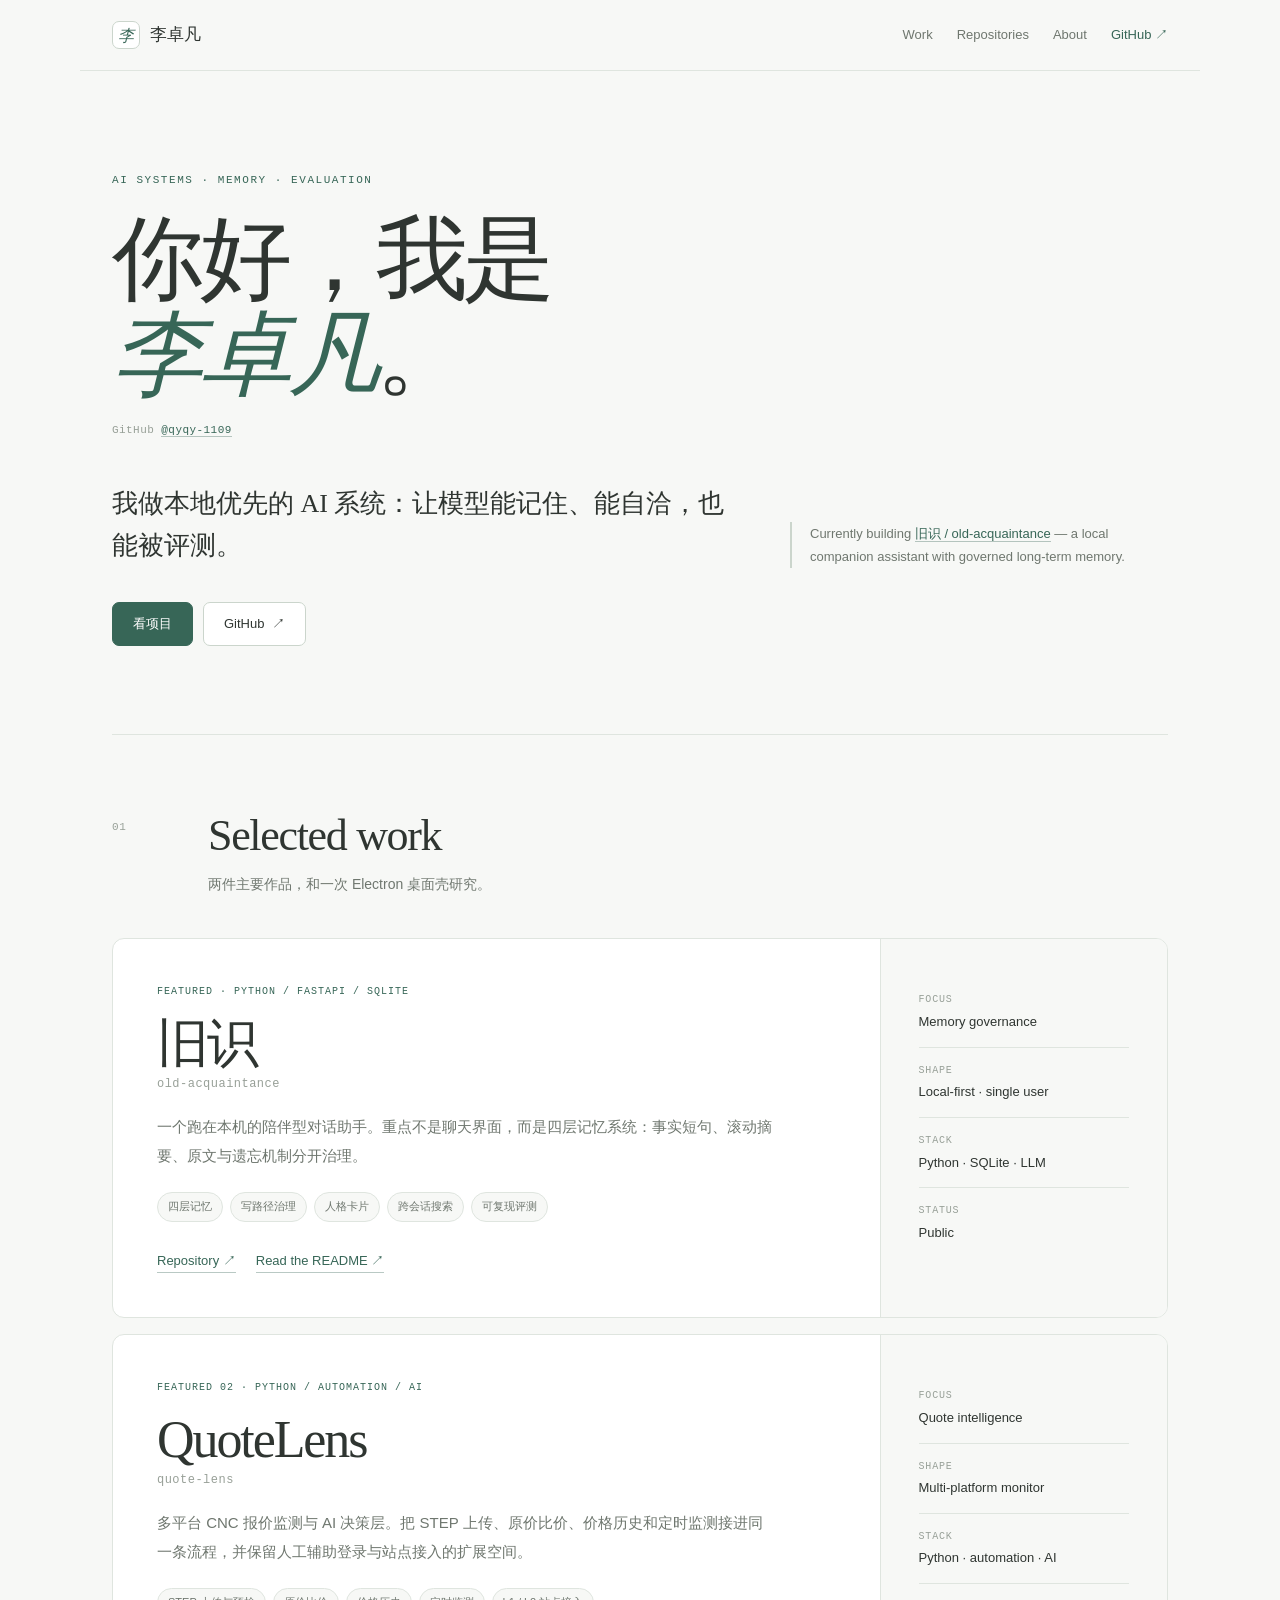
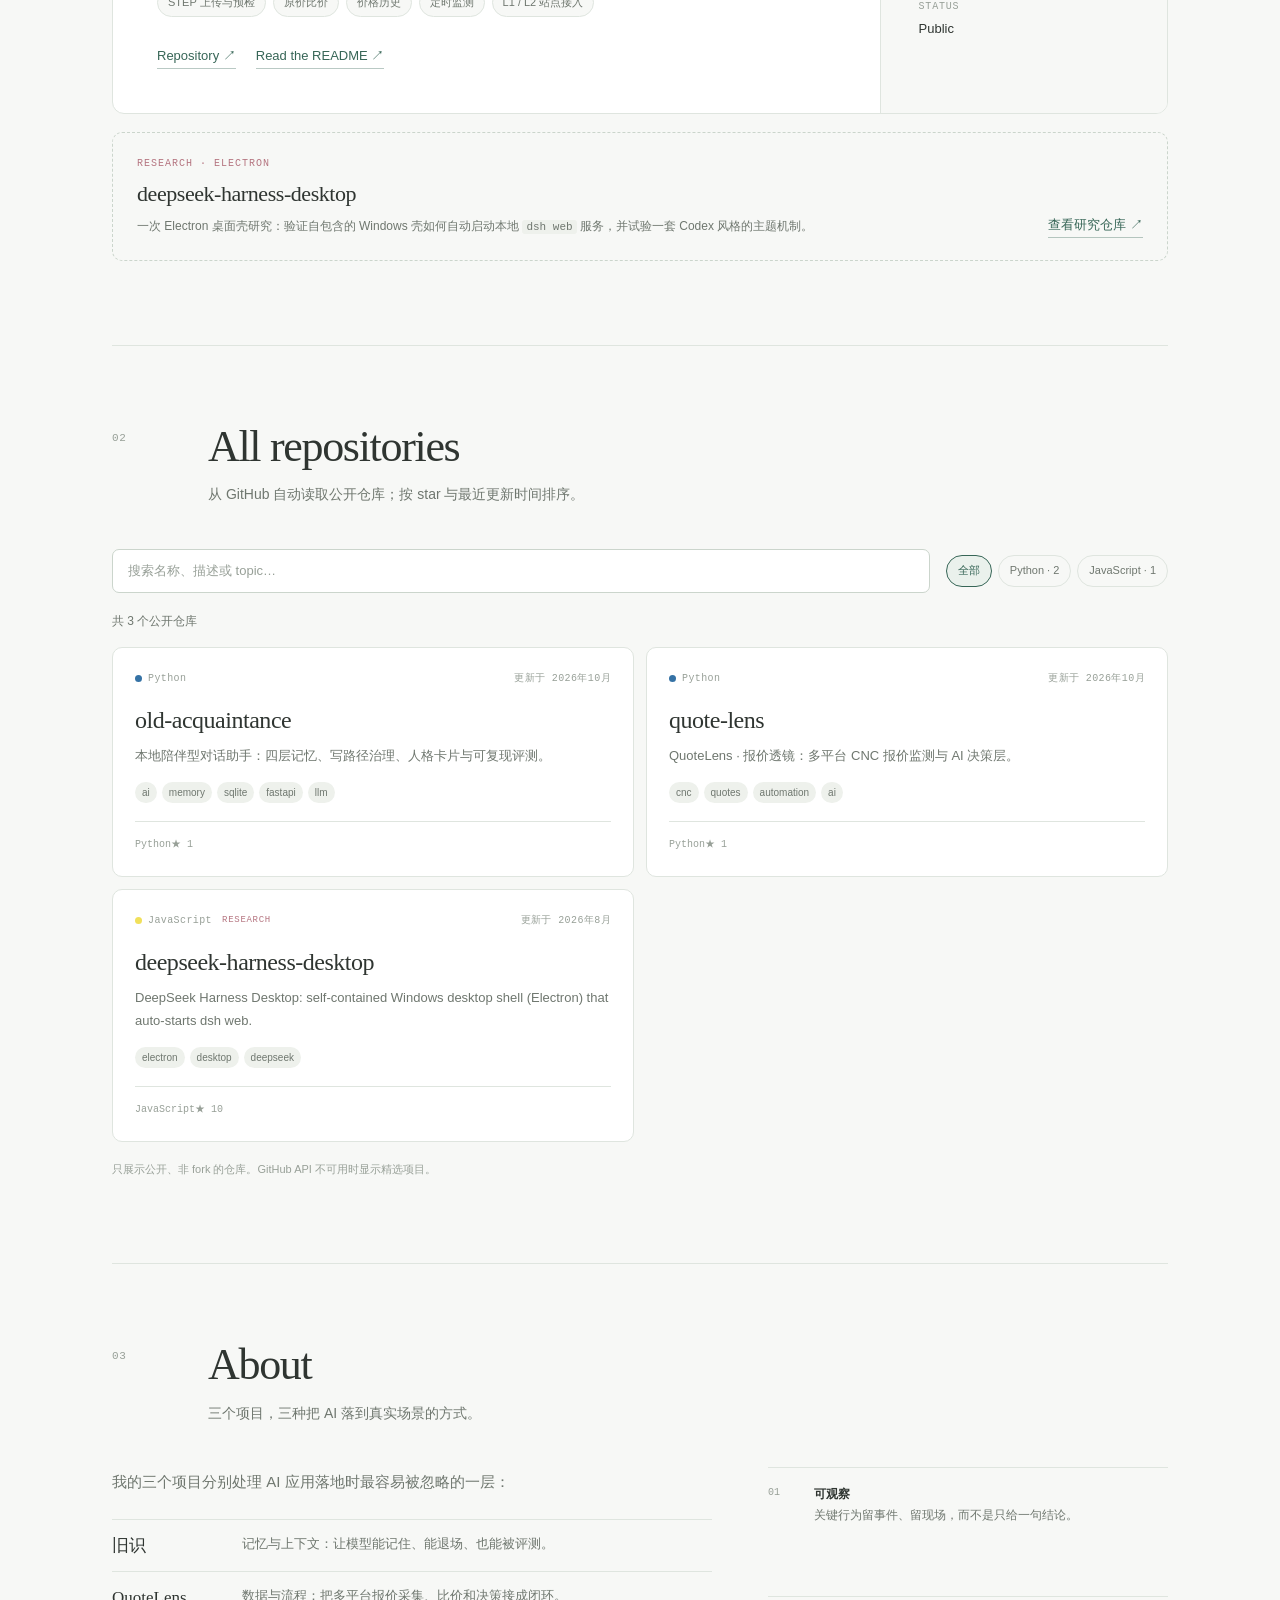
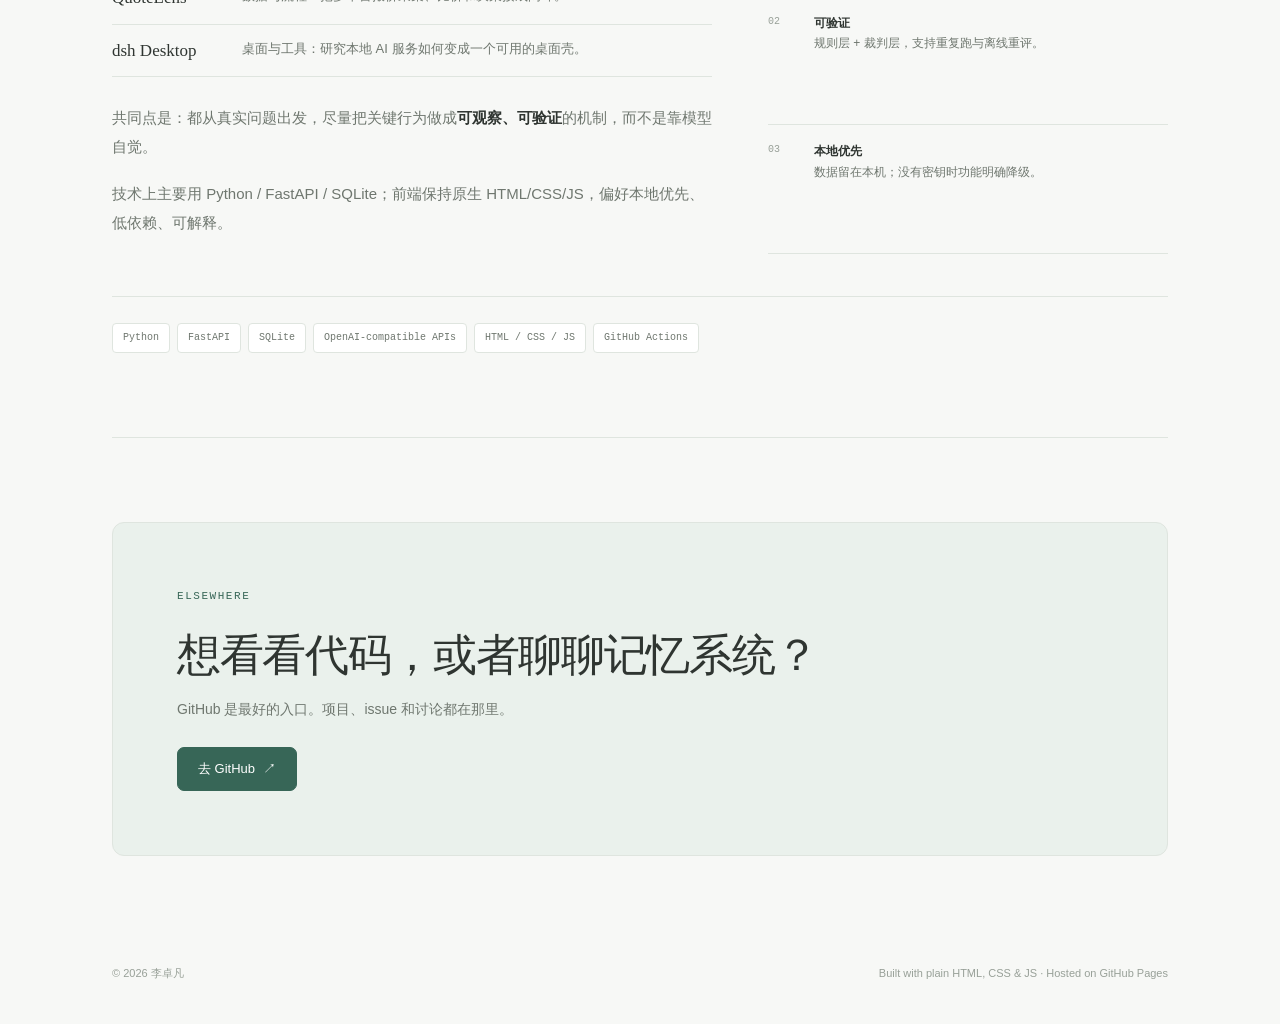
==== commit 228cd291: "Synthesize About around the three projects" ====
--- a/index.html
+++ b/index.html
@@ -147,19 +147,24 @@
         <p class="section-index">03</p>
         <div>
           <h2 id="about-title">About</h2>
-          <p>我更关心系统在出错时是否可见、在变化后是否还能验证。</p>
+          <p>三个项目，三种把 AI 落到真实场景的方式。</p>
         </div>
       </div>
 
       <div class="about-grid">
         <div class="about-copy">
-          <p>我的项目大多围绕同一个问题：<strong>模型可以生成内容，但谁来决定什么值得被记住？</strong></p>
-          <p>所以我把记忆拆成写入、召回、退场和评测四件事，尽量让每一步都有明确的代码位置、可观察的事件和可复现的测试。界面可以简单，但底层行为要说得清。</p>
-          <p>目前主要用 Python 和 SQLite 做本地优先的 AI 应用，前端保持原生 HTML/CSS/JS，不依赖外部 CDN。</p>
+          <p>我的三个项目分别处理 AI 应用落地时最容易被忽略的一层：</p>
+          <div class="about-projects" aria-label="三个项目各自解决的问题">
+            <div><strong>旧识</strong><p>记忆与上下文：让模型能记住、能退场、也能被评测。</p></div>
+            <div><strong>QuoteLens</strong><p>数据与流程：把多平台报价采集、比价和决策接成闭环。</p></div>
+            <div><strong>dsh Desktop</strong><p>桌面与工具：研究本地 AI 服务如何变成一个可用的桌面壳。</p></div>
+          </div>
+          <p>共同点是：都从真实问题出发，尽量把关键行为做成<strong>可观察、可验证</strong>的机制，而不是靠模型自觉。</p>
+          <p>技术上主要用 Python / FastAPI / SQLite；前端保持原生 HTML/CSS/JS，偏好本地优先、低依赖、可解释。</p>
         </div>
-        <aside class="principles" aria-label="我在意的事">
-          <div><span>01</span><p><strong>写路径纪律</strong><br>什么允许进记忆、谁有权改、旧记录怎么退场。</p></div>
-          <div><span>02</span><p><strong>可证伪的评测</strong><br>规则层 + 裁判层，支持重复跑与离线重评。</p></div>
+        <aside class="principles" aria-label="共同点">
+          <div><span>01</span><p><strong>可观察</strong><br>关键行为留事件、留现场，而不是只给一句结论。</p></div>
+          <div><span>02</span><p><strong>可验证</strong><br>规则层 + 裁判层，支持重复跑与离线重评。</p></div>
           <div><span>03</span><p><strong>本地优先</strong><br>数据留在本机；没有密钥时功能明确降级。</p></div>
         </aside>
       </div>
--- a/styles.css
+++ b/styles.css
@@ -522,6 +522,27 @@
 }
 .about-copy p { margin: 0 0 17px; color: var(--muted); font-size: 15px; line-height: 1.95; }
 .about-copy strong { color: var(--ink); font-weight: 600; }
+.about-projects { margin: 22px 0 26px; border-top: 1px solid var(--line); }
+.about-projects > div {
+  display: grid;
+  grid-template-columns: 110px minmax(0, 1fr);
+  gap: 20px;
+  padding: 13px 0;
+  border-bottom: 1px solid var(--line);
+}
+.about-projects strong {
+  color: var(--ink);
+  font-family: var(--serif);
+  font-size: 17px;
+  font-weight: 500;
+  line-height: 1.5;
+}
+.about-projects p {
+  margin: 0;
+  color: var(--muted);
+  font-size: 13px;
+  line-height: 1.7;
+}
 .principles { display: grid; gap: 0; border-top: 1px solid var(--line); }
 .principles > div {
   display: grid;
@@ -608,6 +629,7 @@
   .featured-aside dl { display: grid; grid-template-columns: 1fr 1fr; gap: 0 24px; }
   .repo-grid { grid-template-columns: 1fr; }
   .about-grid { grid-template-columns: 1fr; gap: 32px; }
+  .about-projects > div { grid-template-columns: 1fr; gap: 3px; }
   .site-footer { padding: 24px 24px 36px; }
 }
 
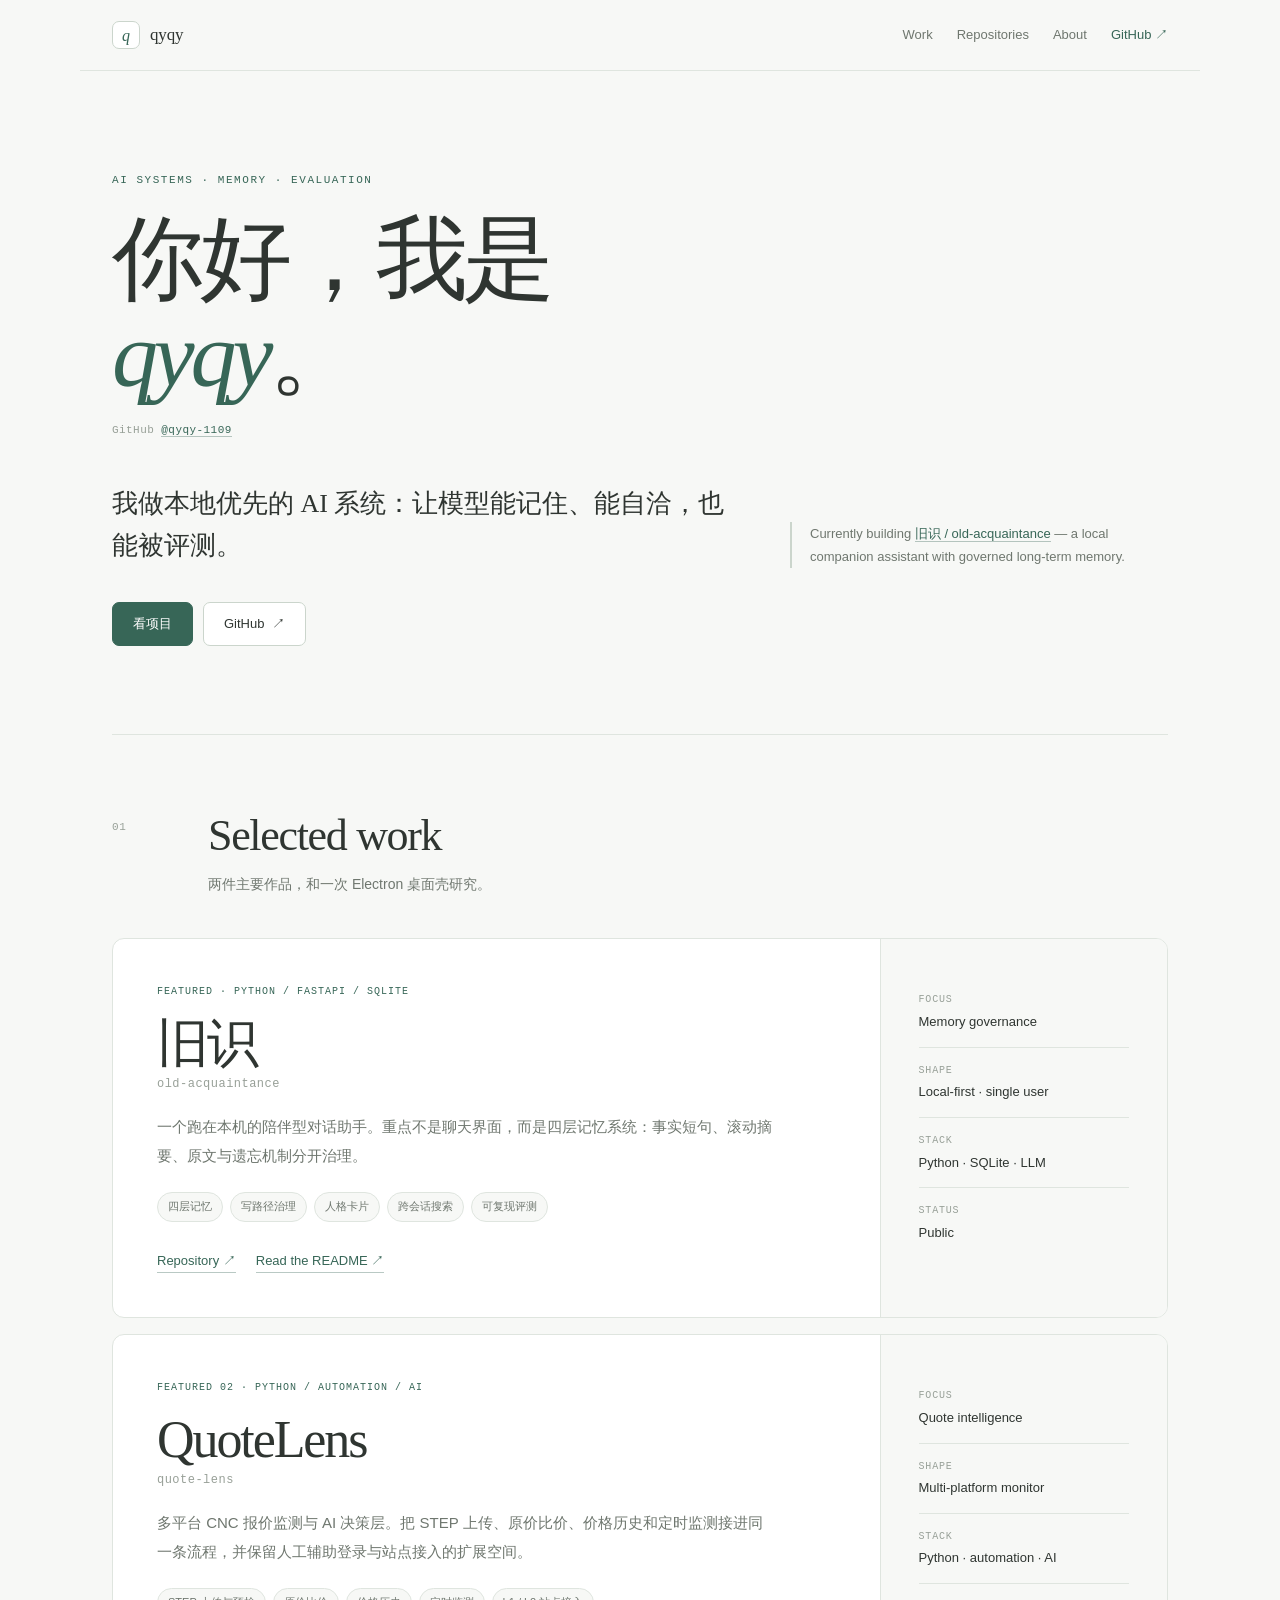
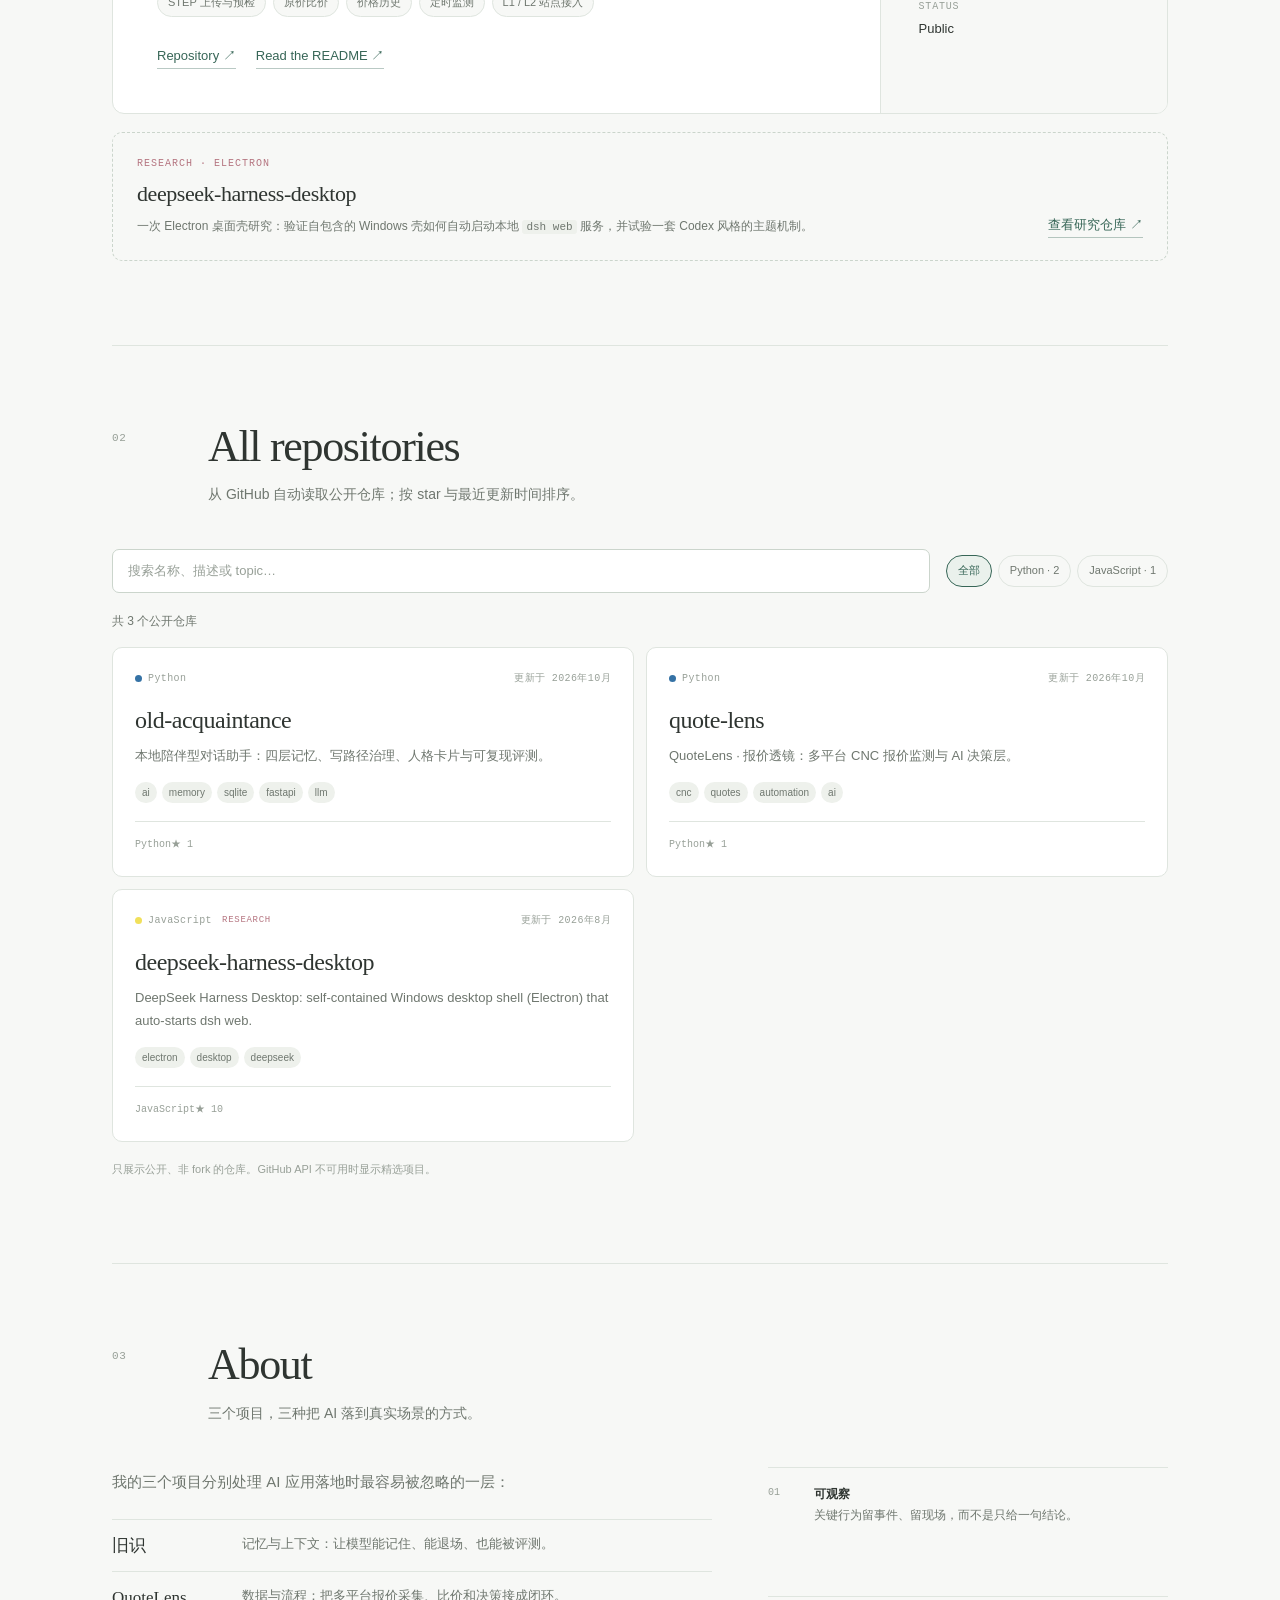
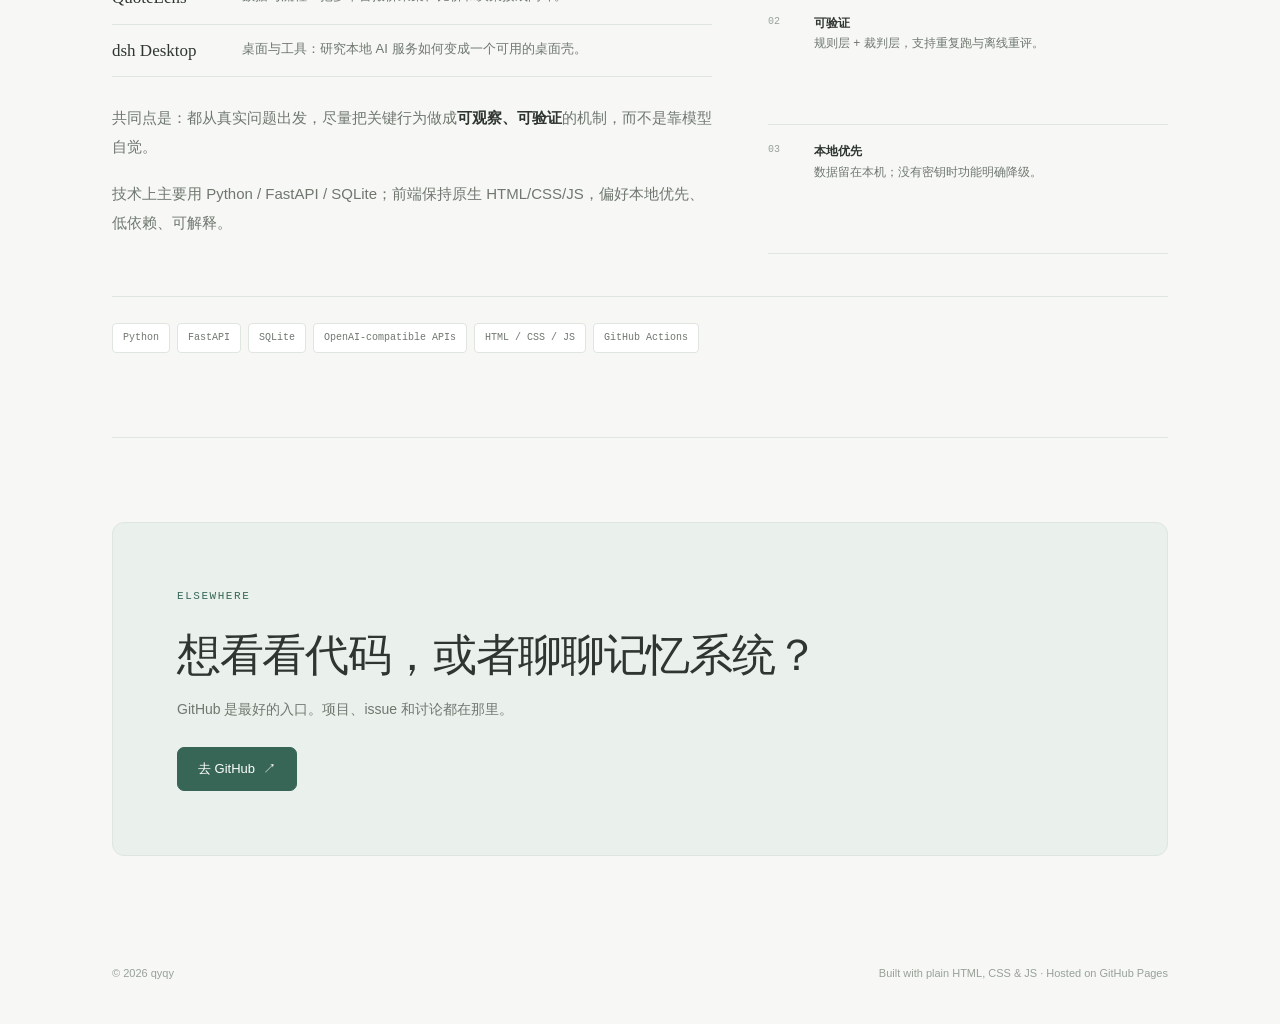
==== commit 53b06b9d: "Use qyqy as display name" ====
--- a/index.html
+++ b/index.html
@@ -5,10 +5,10 @@
   <meta name="viewport" content="width=device-width, initial-scale=1">
   <meta name="referrer" content="no-referrer">
   <meta name="theme-color" content="#f7f8f6">
-  <title>李卓凡 · AI systems, memory & evaluation</title>
-  <meta name="description" content="李卓凡（GitHub @qyqy-1109）的个人作品集：本地优先的 AI 系统、记忆治理与可复现评测。">
-  <meta property="og:title" content="李卓凡 · AI systems, memory & evaluation">
-  <meta property="og:description" content="李卓凡（GitHub @qyqy-1109）的个人作品集：本地优先的 AI 系统、记忆治理与可复现评测。">
+  <title>qyqy · AI systems, memory & evaluation</title>
+  <meta name="description" content="qyqy（GitHub @qyqy-1109）的个人作品集：本地优先的 AI 系统、记忆治理与可复现评测。">
+  <meta property="og:title" content="qyqy · AI systems, memory & evaluation">
+  <meta property="og:description" content="qyqy（GitHub @qyqy-1109）的个人作品集：本地优先的 AI 系统、记忆治理与可复现评测。">
   <meta property="og:type" content="website">
   <meta property="og:url" content="https://qyqy-1109.github.io/">
   <link rel="canonical" href="https://qyqy-1109.github.io/">
@@ -20,9 +20,9 @@
   <a class="skip-link" href="#main">跳到正文</a>
 
   <header class="site-header">
-    <a class="brand" href="/" aria-label="李卓凡首页">
-      <span class="brand-mark" aria-hidden="true">李</span>
-      <span>李卓凡</span>
+    <a class="brand" href="/" aria-label="qyqy首页">
+      <span class="brand-mark" aria-hidden="true">q</span>
+      <span>qyqy</span>
     </a>
     <nav class="site-nav" aria-label="主导航">
       <a href="#work">Work</a>
@@ -35,7 +35,7 @@
   <main id="main">
     <section class="hero" aria-labelledby="hero-title">
       <p class="kicker">AI systems · memory · evaluation</p>
-      <h1 id="hero-title">你好，我是<br><span>李卓凡</span>。</h1>
+      <h1 id="hero-title">你好，我是<br><span>qyqy</span>。</h1>
       <p class="hero-handle">GitHub <a href="https://github.com/qyqy-1109" target="_blank" rel="noreferrer">@qyqy-1109</a></p>
       <div class="hero-copy">
         <p class="lede">我做本地优先的 AI 系统：让模型能记住、能自洽，也能被评测。</p>
@@ -183,7 +183,7 @@
   </main>
 
   <footer class="site-footer">
-    <span>© <span id="year">2026</span> 李卓凡</span>
+    <span>© <span id="year">2026</span> qyqy</span>
     <span>Built with plain HTML, CSS &amp; JS · Hosted on GitHub Pages</span>
   </footer>
 
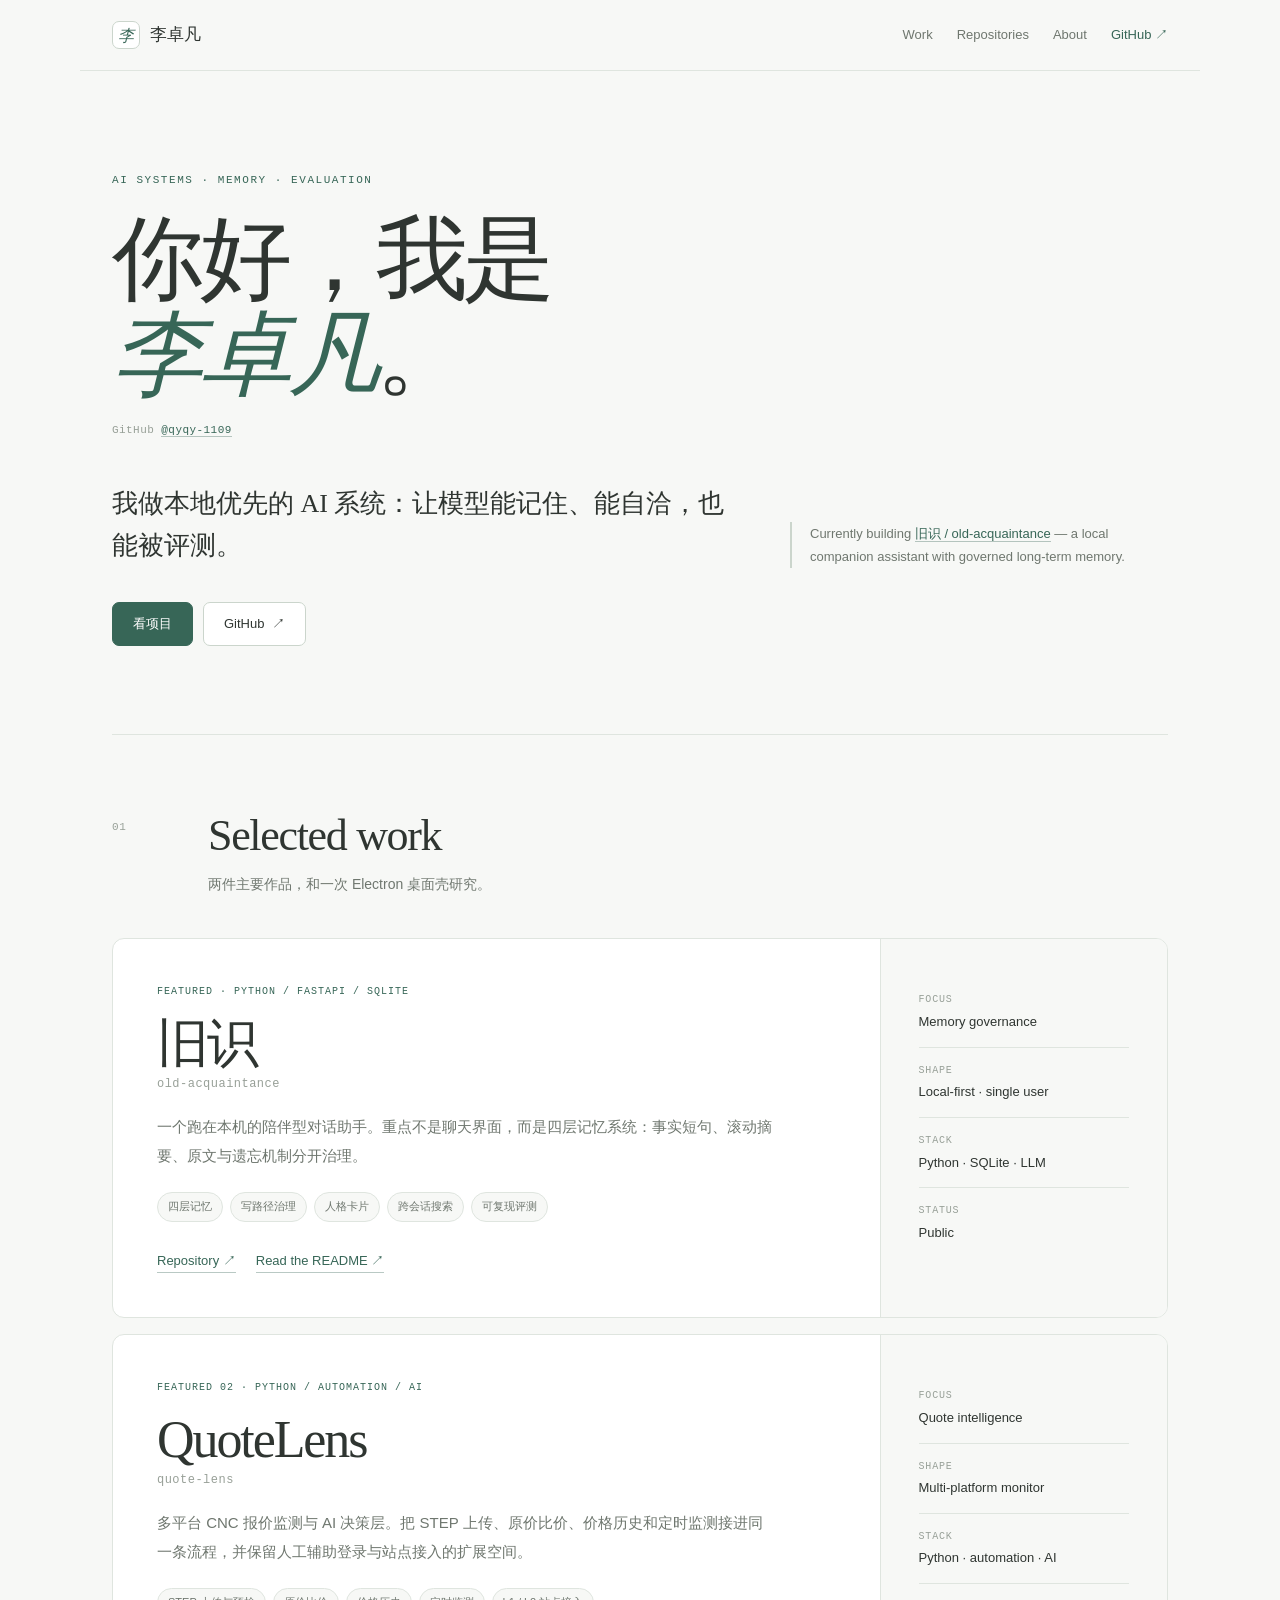
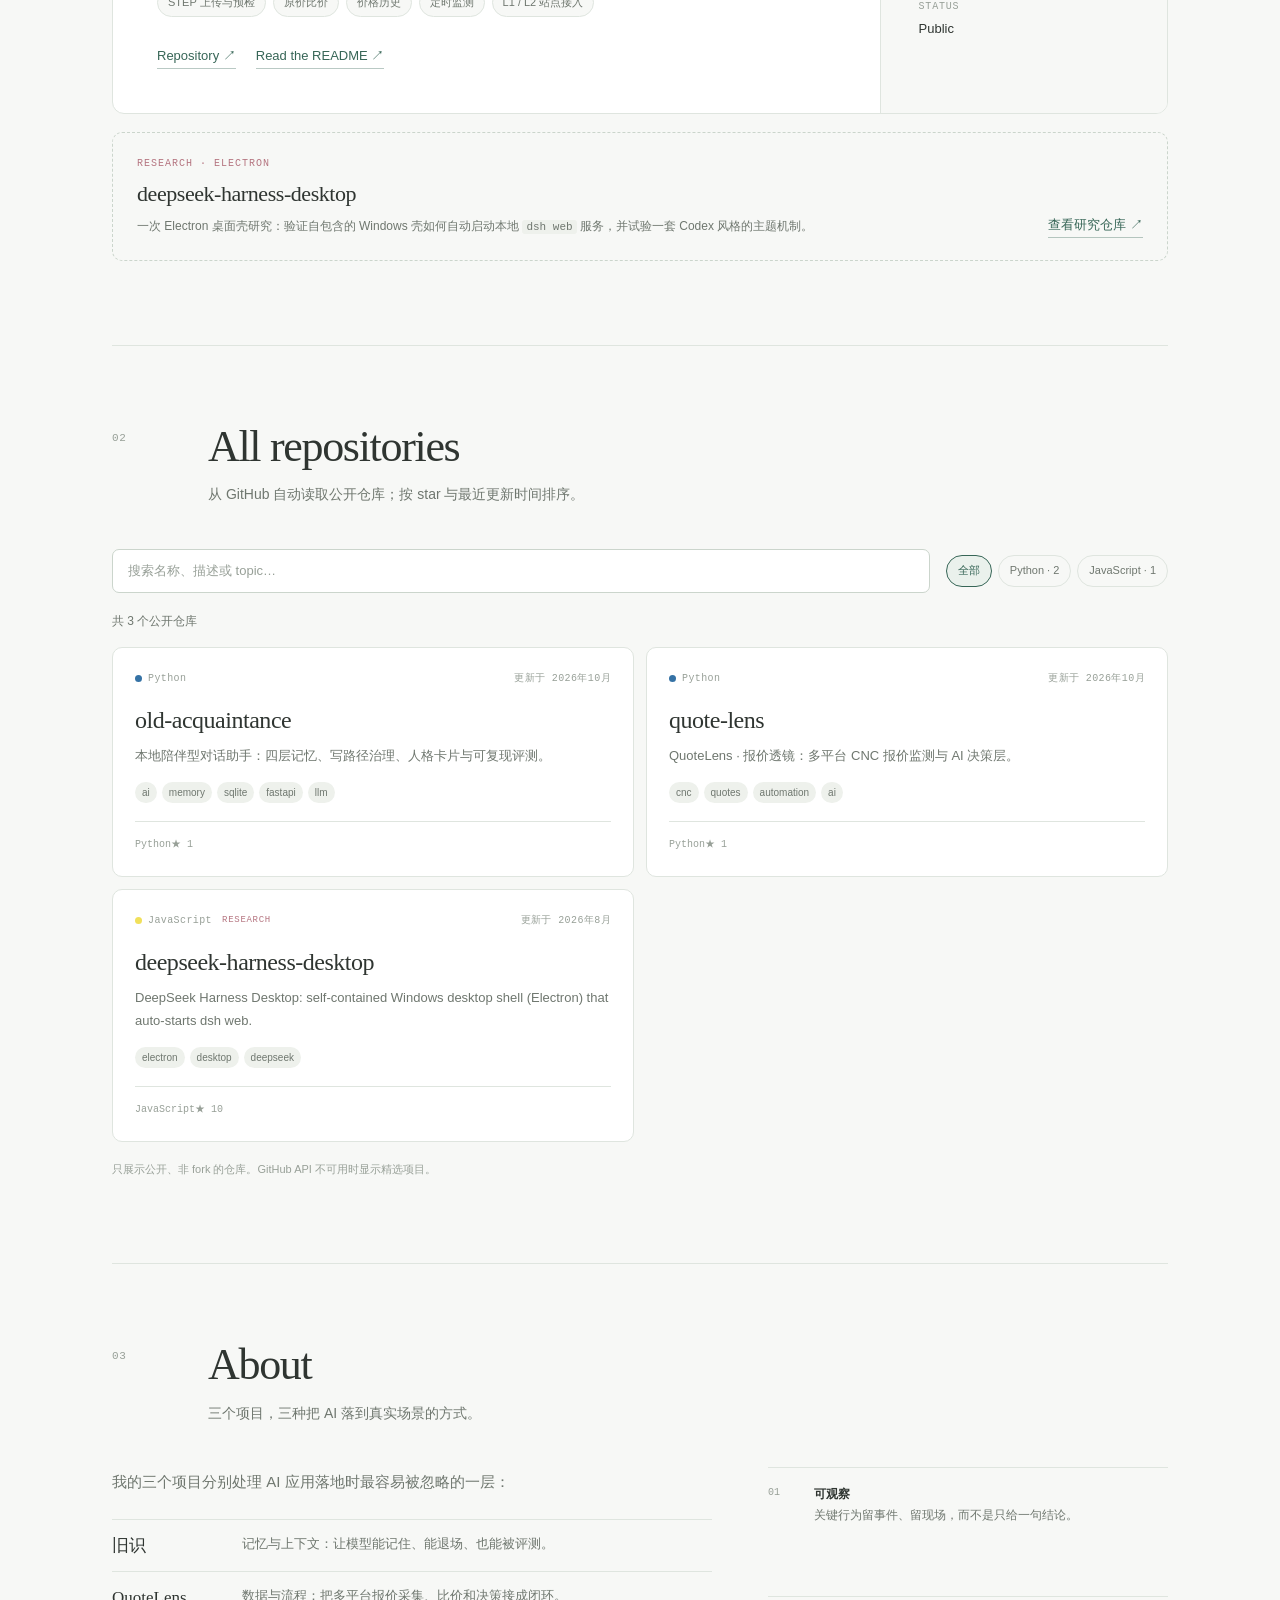
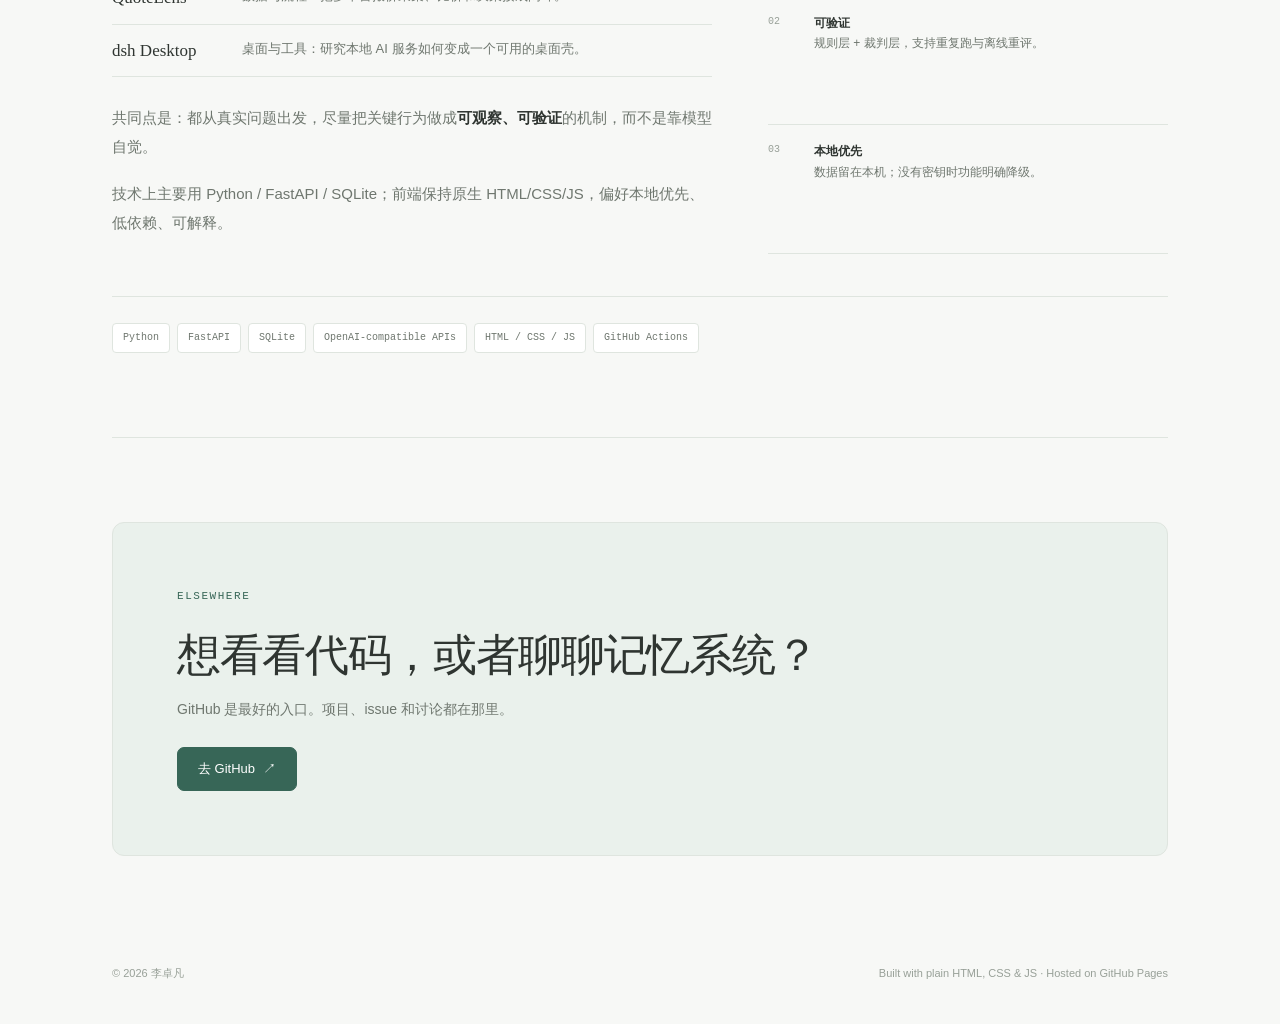
==== commit 3b877137: "Use real name on portfolio and bridge GitHub identity" ====
--- a/index.html
+++ b/index.html
@@ -5,13 +5,24 @@
   <meta name="viewport" content="width=device-width, initial-scale=1">
   <meta name="referrer" content="no-referrer">
   <meta name="theme-color" content="#f7f8f6">
-  <title>qyqy · AI systems, memory & evaluation</title>
-  <meta name="description" content="qyqy（GitHub @qyqy-1109）的个人作品集：本地优先的 AI 系统、记忆治理与可复现评测。">
-  <meta property="og:title" content="qyqy · AI systems, memory & evaluation">
-  <meta property="og:description" content="qyqy（GitHub @qyqy-1109）的个人作品集：本地优先的 AI 系统、记忆治理与可复现评测。">
+  <title>李卓凡 · AI systems, memory & evaluation</title>
+  <meta name="description" content="李卓凡（GitHub @qyqy-1109）的个人作品集：本地优先的 AI 系统、记忆治理与可复现评测。">
+  <meta name="author" content="李卓凡">
+  <meta property="og:title" content="李卓凡 · AI systems, memory & evaluation">
+  <meta property="og:description" content="李卓凡（GitHub @qyqy-1109）的个人作品集：本地优先的 AI 系统、记忆治理与可复现评测。">
   <meta property="og:type" content="website">
   <meta property="og:url" content="https://qyqy-1109.github.io/">
   <link rel="canonical" href="https://qyqy-1109.github.io/">
+  <script type="application/ld+json">
+    {
+      "@context": "https://schema.org",
+      "@type": "Person",
+      "name": "李卓凡",
+      "alternateName": "qyqy",
+      "url": "https://qyqy-1109.github.io/",
+      "sameAs": ["https://github.com/qyqy-1109"]
+    }
+  </script>
   <link rel="icon" href="favicon.svg" type="image/svg+xml">
   <link rel="stylesheet" href="styles.css">
   <script src="app.js" defer></script>
@@ -20,9 +31,9 @@
   <a class="skip-link" href="#main">跳到正文</a>
 
   <header class="site-header">
-    <a class="brand" href="/" aria-label="qyqy首页">
-      <span class="brand-mark" aria-hidden="true">q</span>
-      <span>qyqy</span>
+    <a class="brand" href="/" aria-label="李卓凡首页">
+      <span class="brand-mark" aria-hidden="true">李</span>
+      <span>李卓凡</span>
     </a>
     <nav class="site-nav" aria-label="主导航">
       <a href="#work">Work</a>
@@ -35,7 +46,7 @@
   <main id="main">
     <section class="hero" aria-labelledby="hero-title">
       <p class="kicker">AI systems · memory · evaluation</p>
-      <h1 id="hero-title">你好，我是<br><span>qyqy</span>。</h1>
+      <h1 id="hero-title">你好，我是<br><span>李卓凡</span>。</h1>
       <p class="hero-handle">GitHub <a href="https://github.com/qyqy-1109" target="_blank" rel="noreferrer">@qyqy-1109</a></p>
       <div class="hero-copy">
         <p class="lede">我做本地优先的 AI 系统：让模型能记住、能自洽，也能被评测。</p>
@@ -183,7 +194,7 @@
   </main>
 
   <footer class="site-footer">
-    <span>© <span id="year">2026</span> qyqy</span>
+    <span>© <span id="year">2026</span> 李卓凡</span>
     <span>Built with plain HTML, CSS &amp; JS · Hosted on GitHub Pages</span>
   </footer>
 
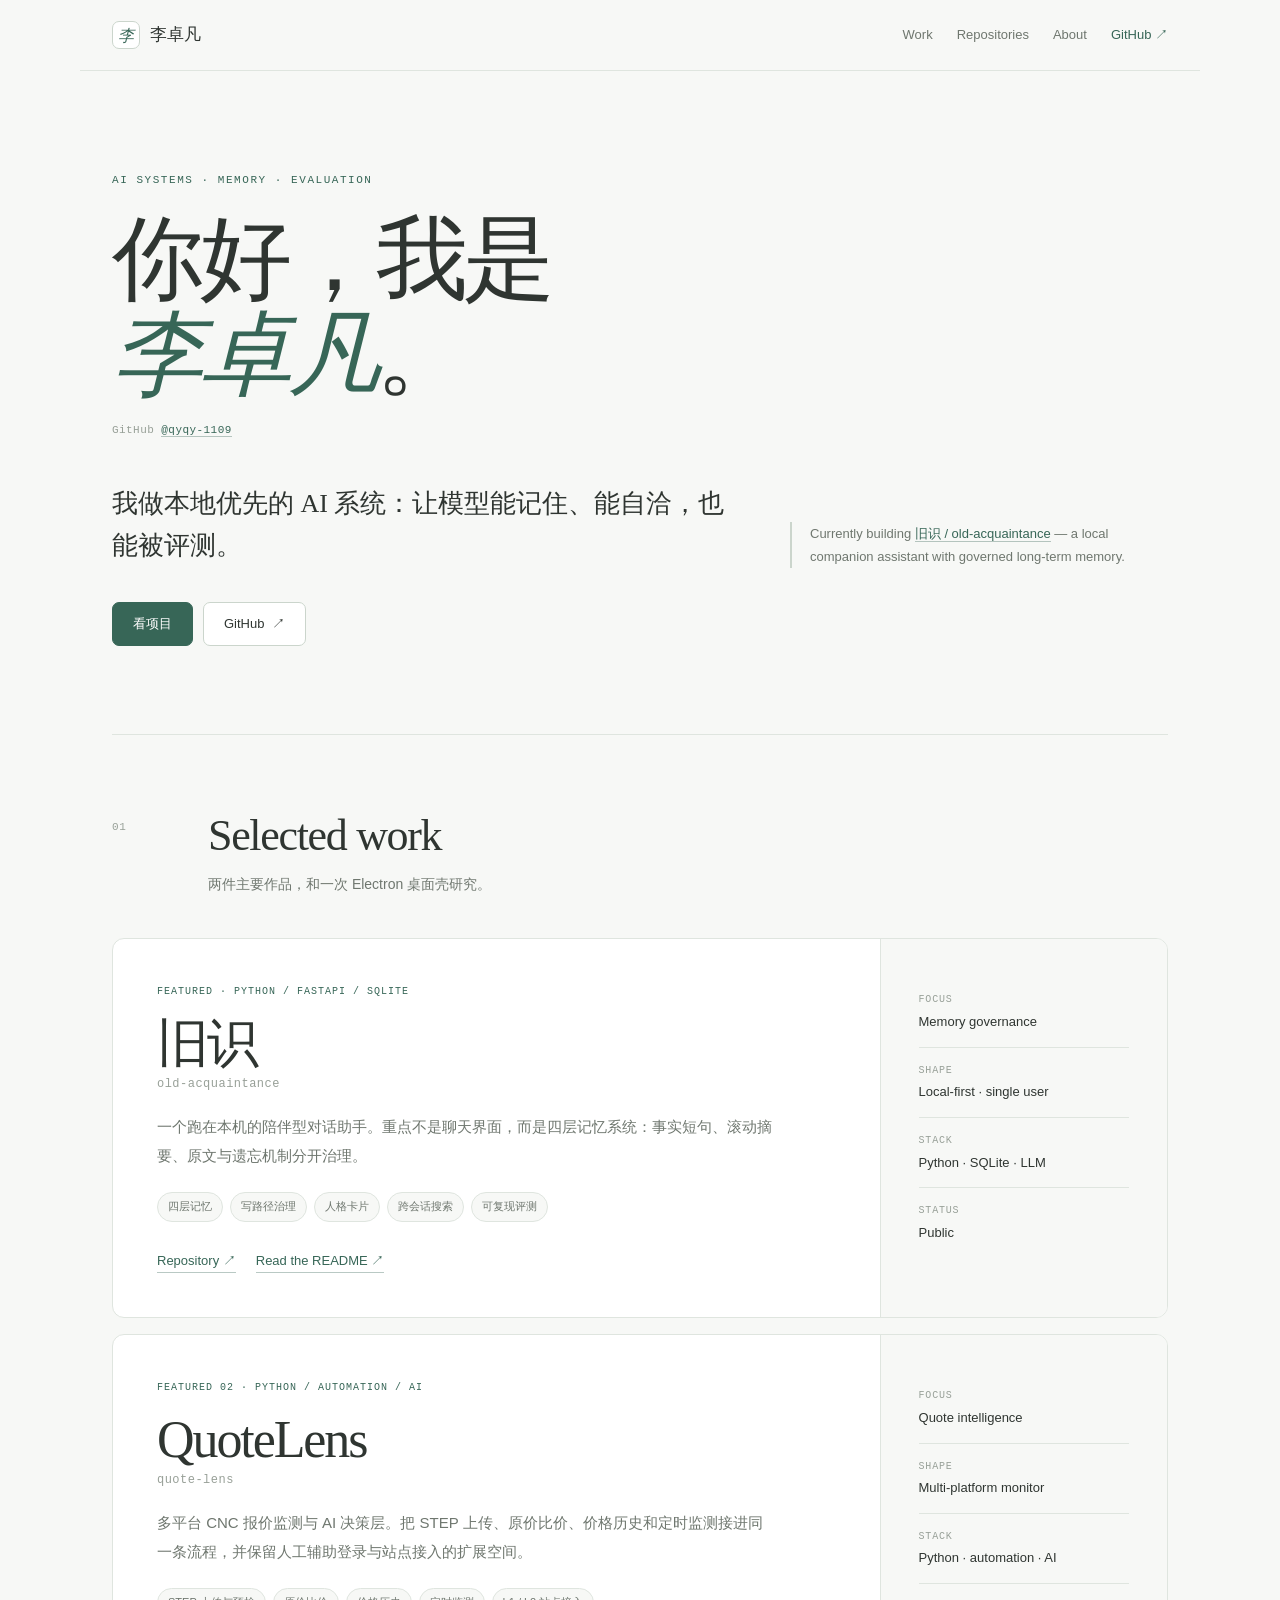
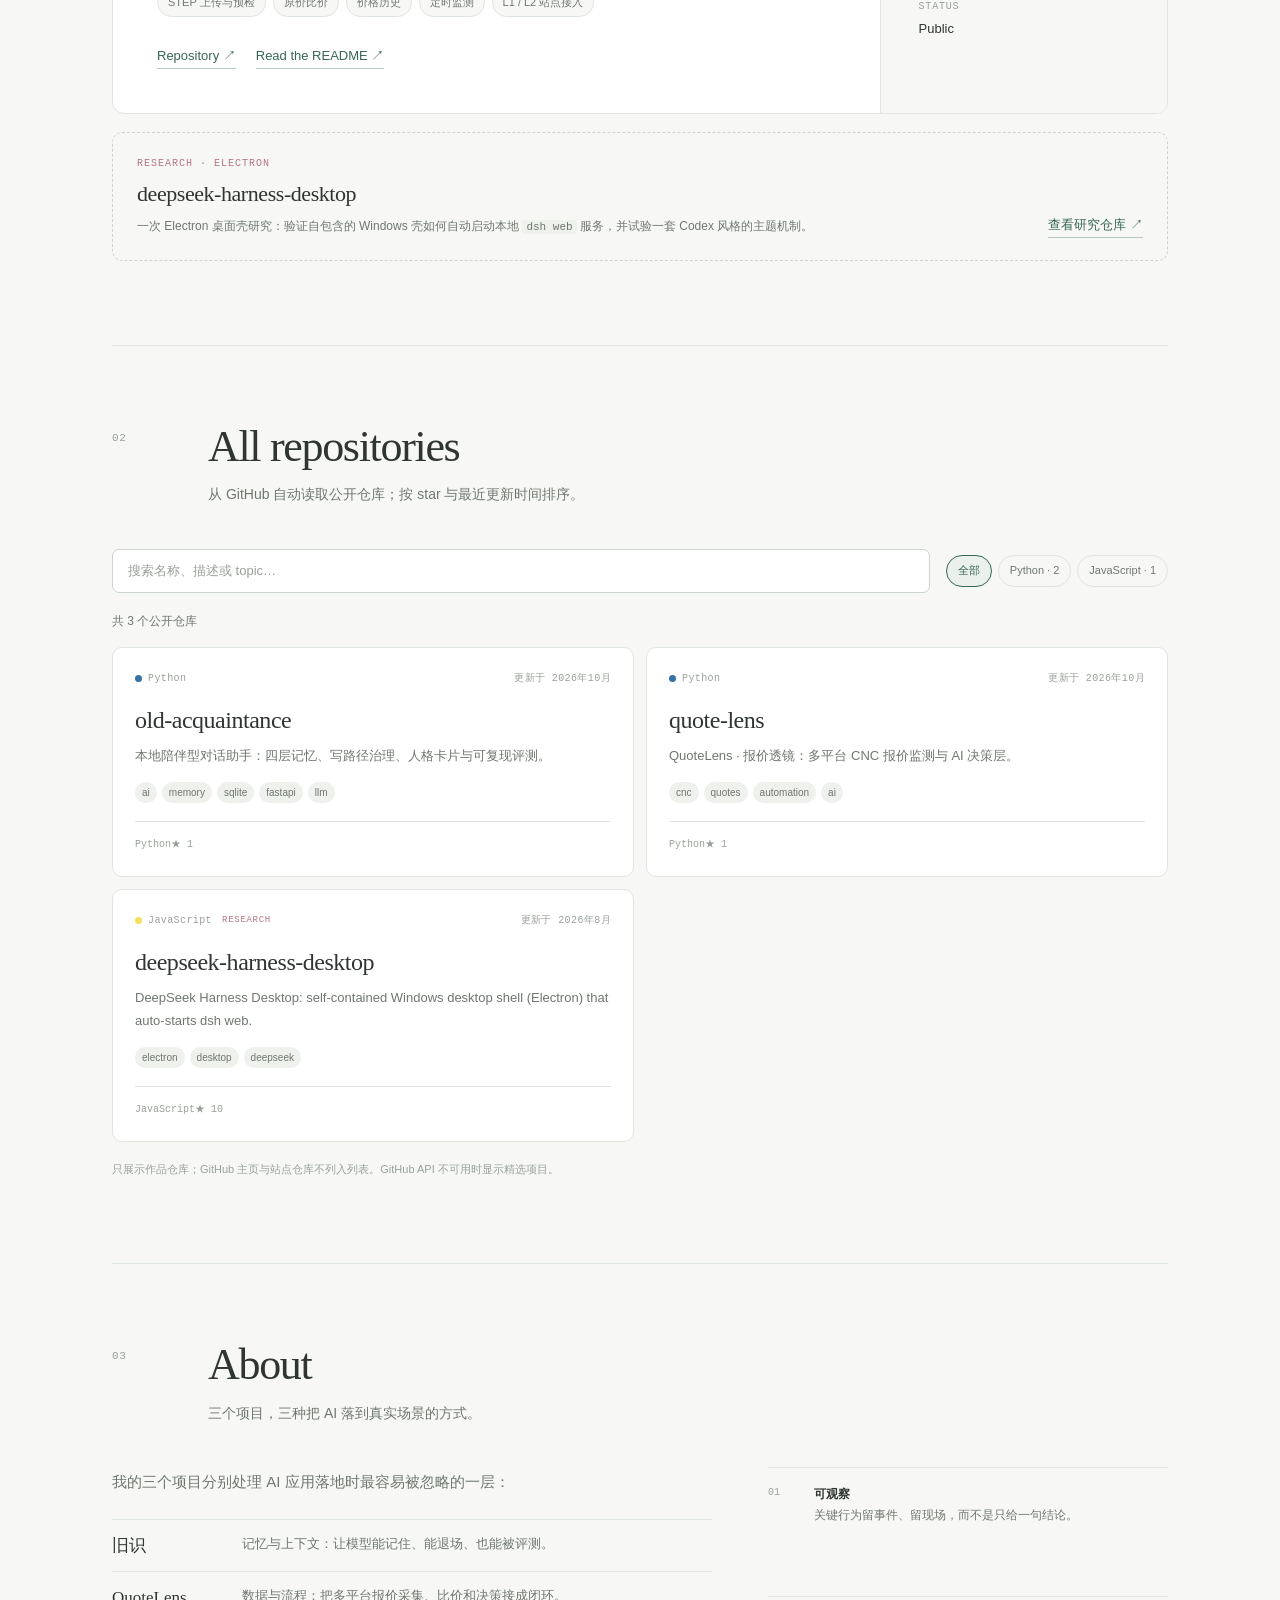
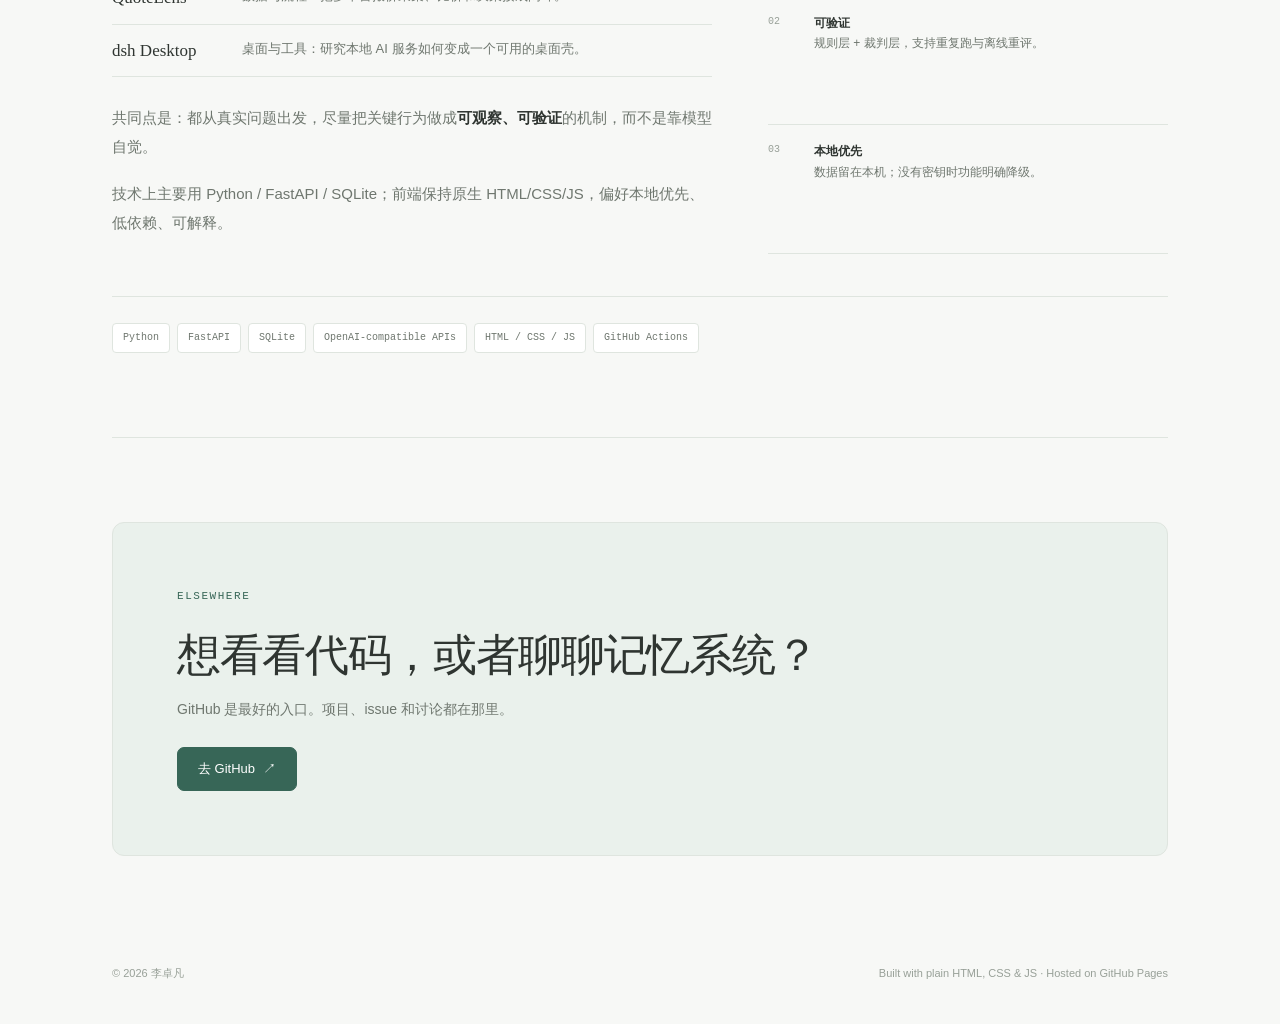
==== commit 82287011: "Hide profile and site repos from project list" ====
--- a/index.html
+++ b/index.html
@@ -150,7 +150,7 @@
 
       <div id="repo-status" class="repo-status" role="status">正在读取 GitHub 仓库…</div>
       <div id="repo-grid" class="repo-grid" aria-live="polite"></div>
-      <p class="repo-footnote">只展示公开、非 fork 的仓库。GitHub API 不可用时显示精选项目。</p>
+      <p class="repo-footnote">只展示作品仓库；GitHub 主页与站点仓库不列入列表。GitHub API 不可用时显示精选项目。</p>
     </section>
 
     <section class="section" id="about" aria-labelledby="about-title">
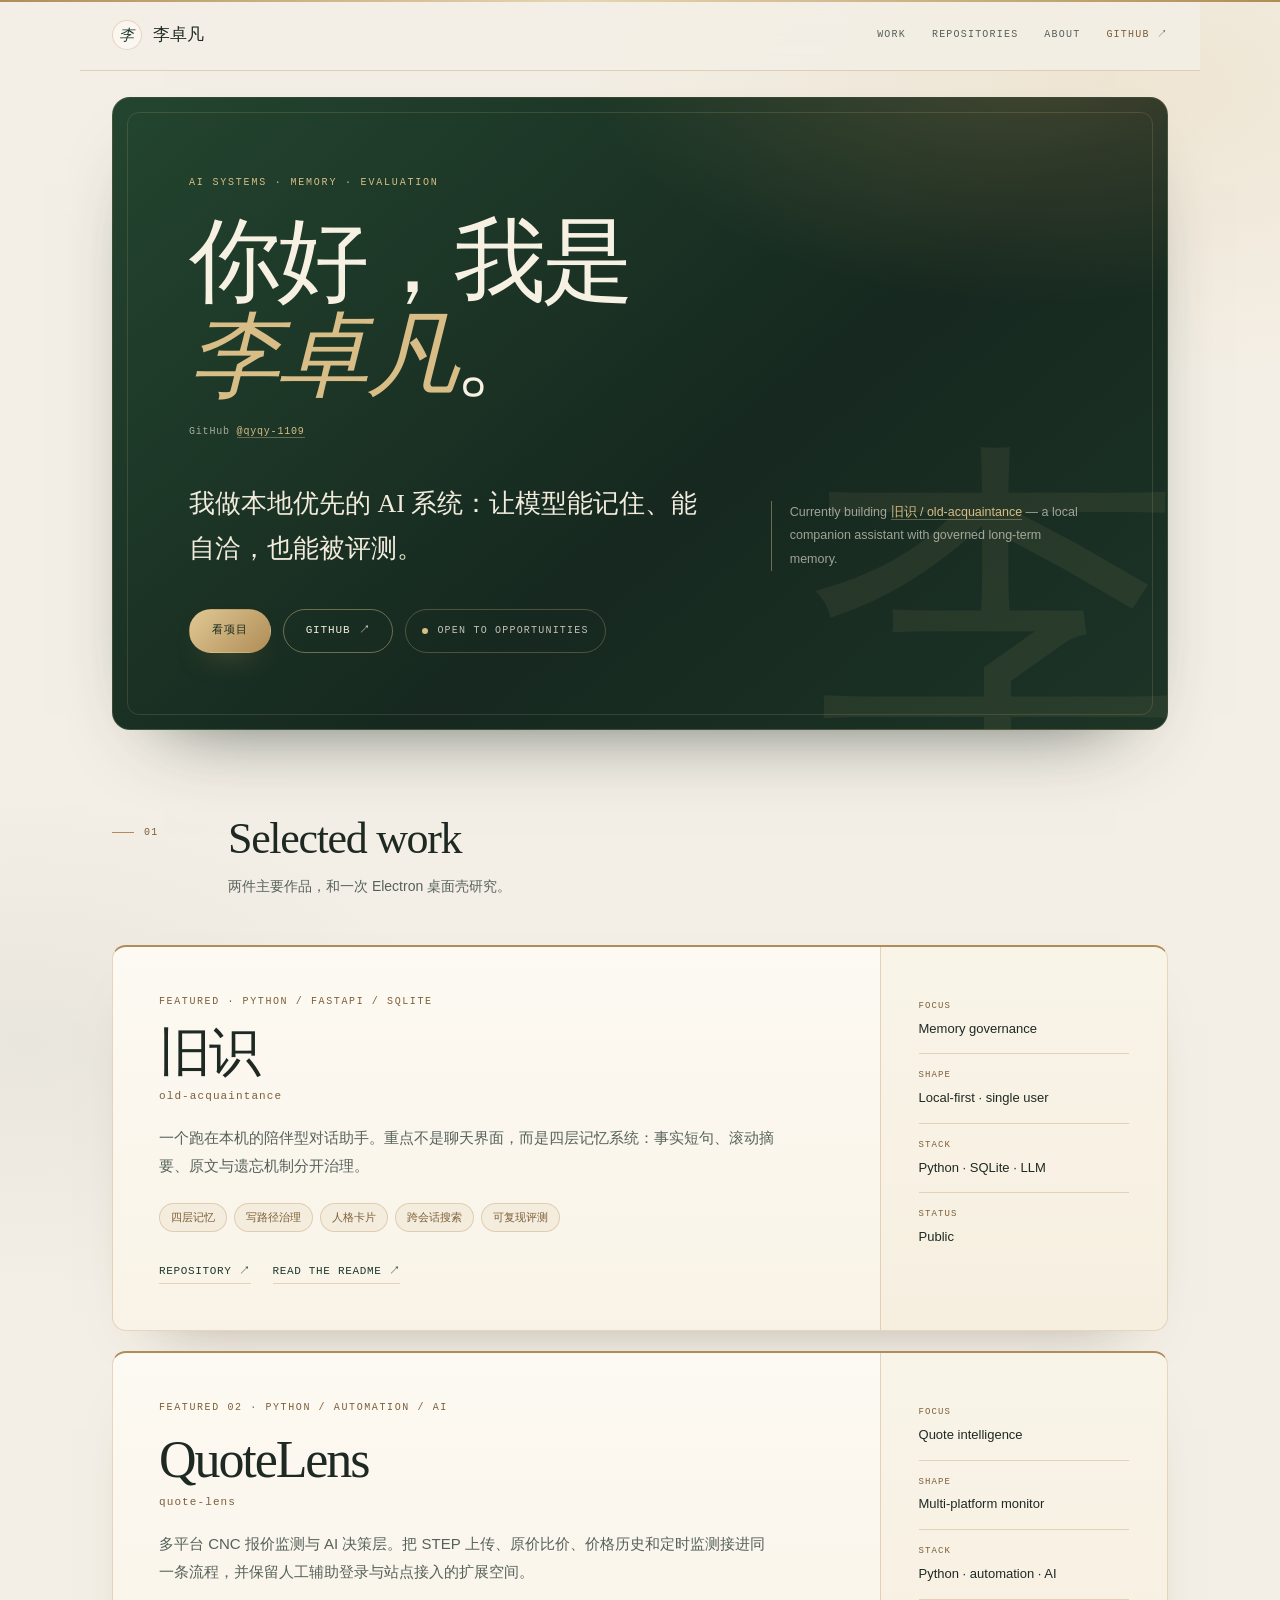
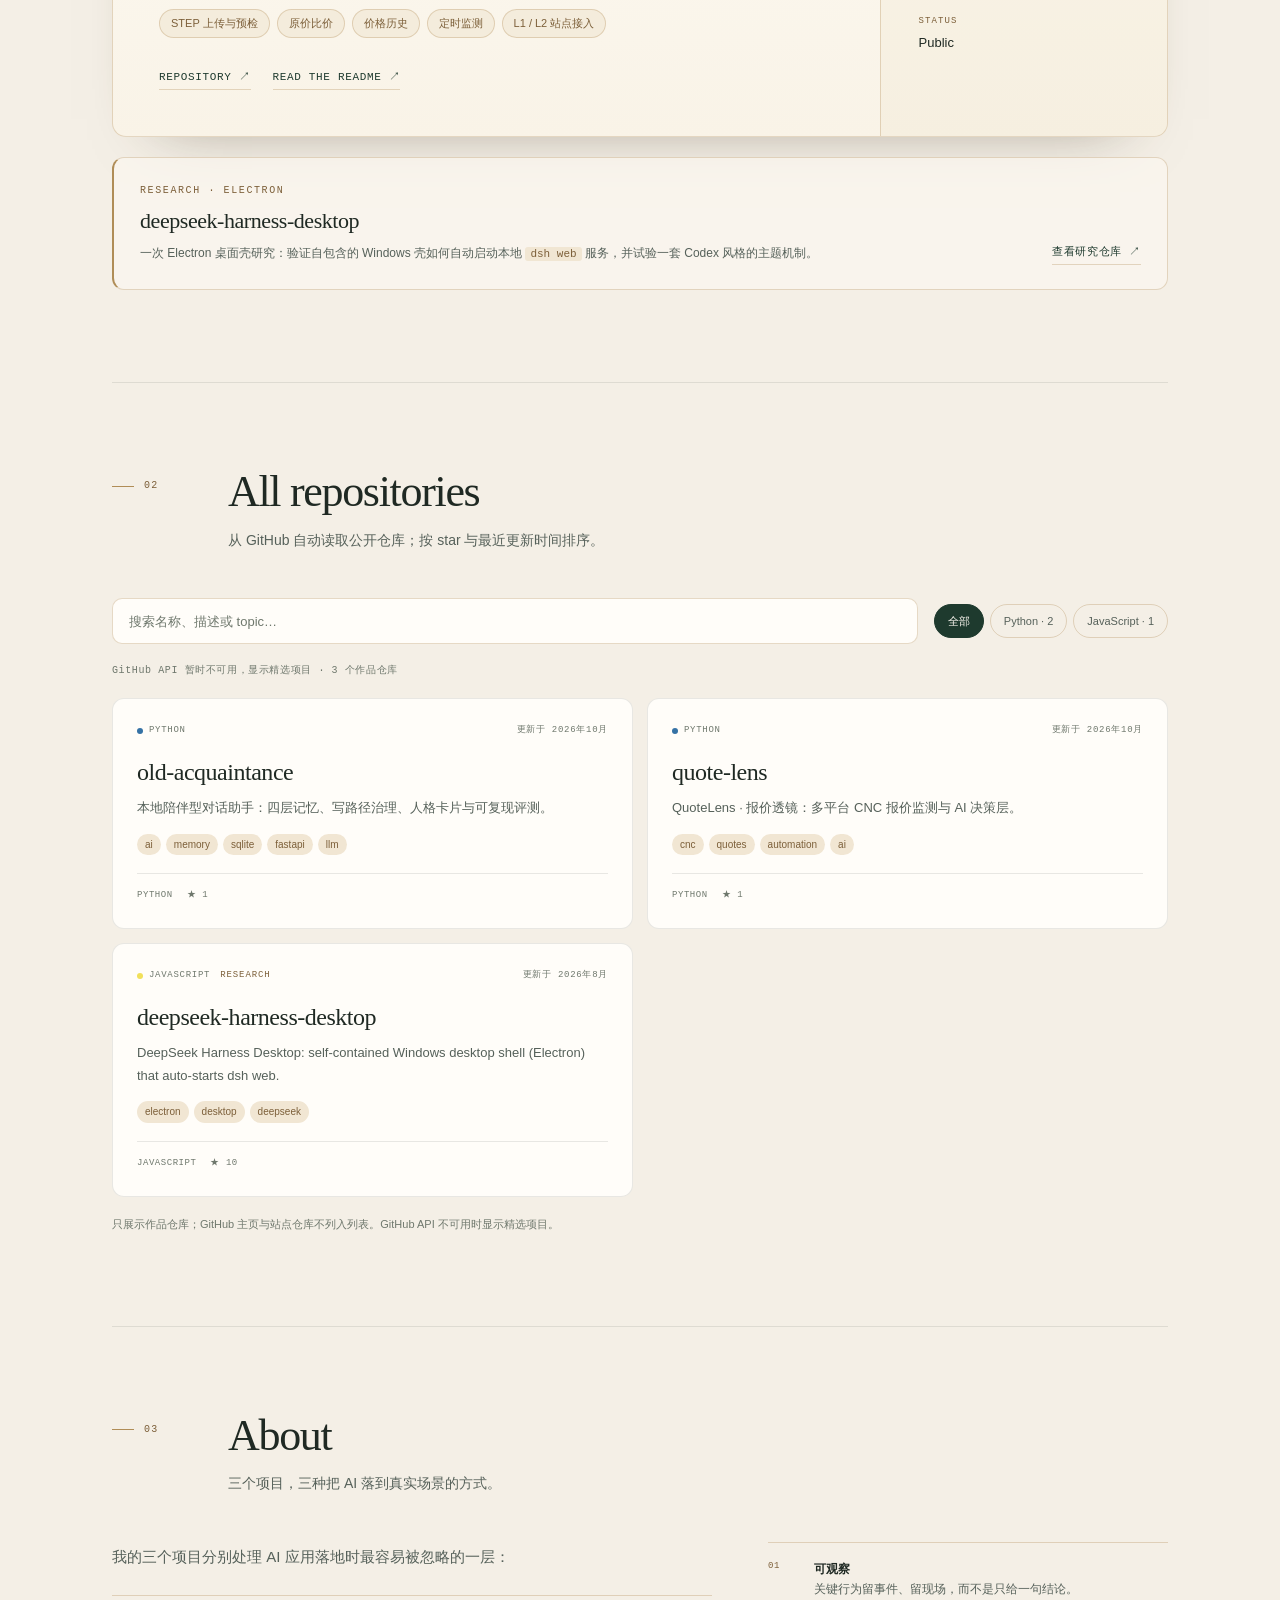
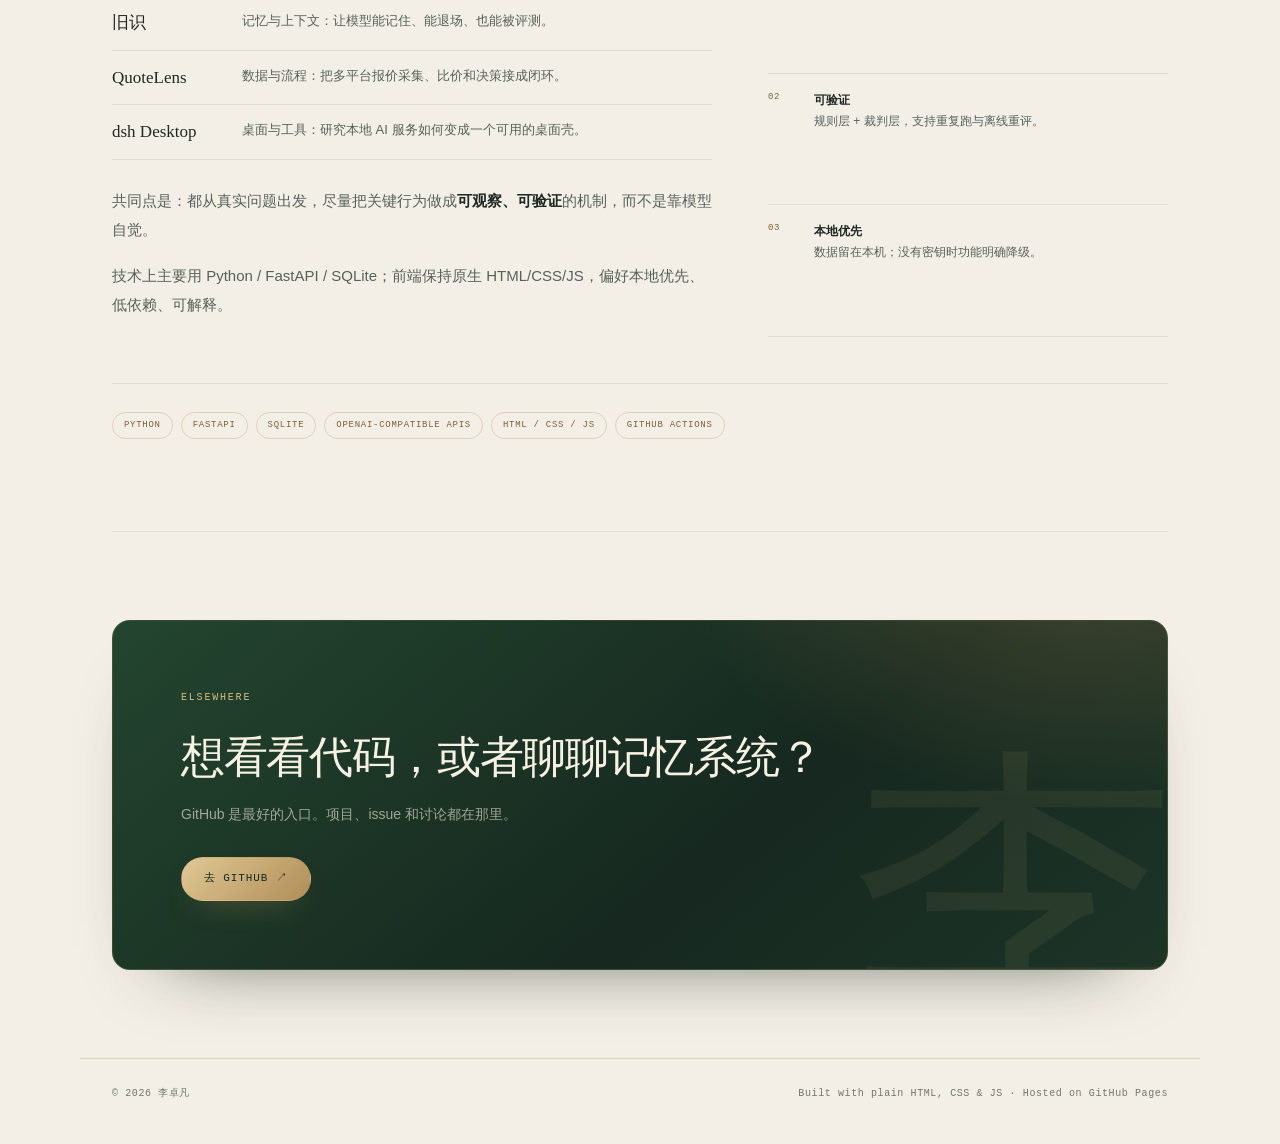
==== commit 15af90fe: "Rework portfolio with light-luxury styling Deep emerald hero and contact panels with champagne-gold " ====
--- a/index.html
+++ b/index.html
@@ -4,7 +4,7 @@
   <meta charset="utf-8">
   <meta name="viewport" content="width=device-width, initial-scale=1">
   <meta name="referrer" content="no-referrer">
-  <meta name="theme-color" content="#f7f8f6">
+  <meta name="theme-color" content="#f4efe6">
   <title>李卓凡 · AI systems, memory & evaluation</title>
   <meta name="description" content="李卓凡（GitHub @qyqy-1109）的个人作品集：本地优先的 AI 系统、记忆治理与可复现评测。">
   <meta name="author" content="李卓凡">
@@ -55,6 +55,7 @@
       <div class="hero-actions">
         <a class="button primary" href="#work">看项目</a>
         <a class="button" href="https://github.com/qyqy-1109" target="_blank" rel="noreferrer">GitHub <span aria-hidden="true">↗</span></a>
+        <span class="availability"><span class="availability-dot" aria-hidden="true"></span>Open to opportunities</span>
       </div>
     </section>
 
--- a/styles.css
+++ b/styles.css
@@ -1,15 +1,22 @@
 :root {
-  --paper: #f7f8f6;
-  --paper-deep: #eef1ec;
-  --ink: #2f3531;
-  --muted: #6f776f;
-  --faint: #98a098;
-  --line: #dfe5df;
-  --line-strong: #cbd5cc;
-  --brand: #376657;
-  --brand-soft: #eaf1ec;
-  --rose: #b57580;
-  --white: #ffffff;
+  --paper: #f4efe6;
+  --paper-deep: #ece4d5;
+  --cream: #fbf7f0;
+  --white: #fffdf9;
+  --ink: #1f2923;
+  --muted: #56615a;
+  --faint: #6f786d;
+  --line: rgba(31, 41, 35, .10);
+  --line-strong: rgba(31, 41, 35, .22);
+  --brand: #1e3a2e;
+  --brand-deep: #16281f;
+  --brand-soft: #e6ebe4;
+  --gold: #b08d57;
+  --gold-light: #d8bd86;
+  --gold-ink: #7c5f39;
+  --gold-soft: #f1e6d3;
+  --gold-line: rgba(176, 141, 87, .32);
+  --rose: #85663c;
   --serif: "Songti SC", "STSong", "SimSun", "Noto Serif CJK SC", serif;
   --sans: "PingFang SC", "Microsoft YaHei", "Noto Sans CJK SC", sans-serif;
   --mono: "SFMono-Regular", Consolas, "Liberation Mono", monospace;
@@ -24,7 +31,11 @@
 
 body {
   margin: 0;
-  background: var(--paper);
+  background-color: var(--paper);
+  background-image:
+    radial-gradient(900px 480px at 88% 2%, rgba(216, 189, 134, .20), transparent 62%),
+    radial-gradient(700px 420px at 2% 24%, rgba(30, 58, 46, .05), transparent 60%);
+  background-repeat: no-repeat;
   color: var(--ink);
   font-family: var(--sans);
   font-size: 16px;
@@ -33,7 +44,17 @@
   text-rendering: optimizeLegibility;
 }
 
-::selection { background: var(--brand-soft); color: var(--brand); }
+body::before {
+  content: "";
+  position: fixed;
+  inset: 0 0 auto;
+  z-index: 40;
+  height: 2px;
+  background: linear-gradient(90deg, #b08d57, #e6d6b1 45%, #b08d57);
+  pointer-events: none;
+}
+
+::selection { background: var(--gold-soft); color: var(--brand); }
 
 a { color: inherit; text-decoration: none; }
 button, input { font: inherit; }
@@ -57,16 +78,16 @@
   left: 20px;
   z-index: 100;
   padding: 10px 16px;
-  border-radius: 6px;
-  background: var(--ink);
-  color: var(--white);
+  border-radius: 999px;
+  background: var(--brand);
+  color: var(--cream);
   font-size: 13px;
   transition: top .2s ease;
 }
 .skip-link:focus { top: 18px; }
 
 :focus-visible {
-  outline: 2px solid var(--brand);
+  outline: 2px solid var(--gold);
   outline-offset: 4px;
 }
 
@@ -82,43 +103,47 @@
   max-width: var(--max);
   margin: 0 auto;
   padding: 20px 32px;
-  background: color-mix(in srgb, var(--paper) 92%, transparent);
-  border-bottom: 1px solid var(--line);
-  backdrop-filter: blur(12px);
+  background: color-mix(in srgb, var(--paper) 86%, transparent);
+  border-bottom: 1px solid var(--gold-line);
+  backdrop-filter: blur(14px);
 }
 
 .brand {
   display: inline-flex;
   align-items: center;
-  gap: 10px;
+  gap: 11px;
   font-family: var(--serif);
   font-size: 17px;
-  letter-spacing: -.01em;
+  letter-spacing: .01em;
 }
 .brand-mark {
   display: grid;
   place-items: center;
-  width: 28px;
-  height: 28px;
-  border: 1px solid var(--line-strong);
-  border-radius: 7px;
-  background: var(--white);
+  width: 30px;
+  height: 30px;
+  border: 1px solid var(--gold-line);
+  border-radius: 50%;
+  background: var(--cream);
   color: var(--brand);
   font-family: var(--serif);
   font-style: italic;
-  font-size: 16px;
+  font-size: 15px;
+  line-height: 1;
 }
 
 .site-nav {
   display: flex;
   align-items: center;
-  gap: 24px;
-  font-size: 13px;
+  gap: 26px;
   color: var(--muted);
+  font-family: var(--mono);
+  font-size: 10px;
+  letter-spacing: .12em;
+  text-transform: uppercase;
 }
 .site-nav a { transition: color .2s ease; }
 .site-nav a:hover { color: var(--ink); }
-.nav-external { color: var(--brand); }
+.nav-external { color: var(--gold-ink); }
 
 main {
   width: 100%;
@@ -128,40 +153,77 @@
 }
 
 .hero {
-  padding: 100px 0 88px;
-  border-bottom: 1px solid var(--line);
-  animation: rise .55s ease both;
+  position: relative;
+  isolation: isolate;
+  margin: 26px 0 0;
+  padding: clamp(40px, 6vw, 76px);
+  border: 1px solid rgba(216, 189, 134, .16);
+  border-radius: 18px;
+  background:
+    radial-gradient(720px 420px at 88% -10%, rgba(176, 141, 87, .30), transparent 64%),
+    linear-gradient(140deg, #23452f 0%, #16281f 58%, #1d3427 100%);
+  box-shadow: 0 36px 80px -52px rgba(22, 40, 31, .85);
+  overflow: hidden;
+  animation: rise .6s ease both;
+}
+.hero::before {
+  content: "";
+  position: absolute;
+  inset: 14px;
+  z-index: -1;
+  border: 1px solid rgba(216, 189, 134, .16);
+  border-radius: 12px;
+  pointer-events: none;
+}
+.hero::after {
+  content: "李";
+  position: absolute;
+  right: -24px;
+  bottom: -96px;
+  z-index: -1;
+  color: rgba(216, 189, 134, .07);
+  font-family: var(--serif);
+  font-size: clamp(220px, 30vw, 400px);
+  font-weight: 500;
+  line-height: 1;
+  pointer-events: none;
+  user-select: none;
 }
 
 .kicker {
   margin: 0 0 22px;
-  color: var(--brand);
-  font-family: var(--mono);
-  font-size: 11px;
-  letter-spacing: .14em;
-  text-transform: uppercase;
-}
+  color: var(--gold-ink);
+  font-family: var(--mono);
+  font-size: 10px;
+  letter-spacing: .18em;
+  text-transform: uppercase;
+}
+.hero .kicker { color: var(--gold-light); }
 
 .hero h1 {
   margin: 0;
+  color: #f7f1e4;
   font-family: var(--serif);
   font-size: clamp(44px, 8vw, 92px);
   font-weight: 500;
   line-height: 1.04;
-  letter-spacing: -.045em;
+  letter-spacing: -.04em;
 }
 .hero h1 span {
-  color: var(--brand);
+  color: var(--gold-light);
   font-style: italic;
 }
 .hero-handle {
   margin: 18px 0 0;
-  color: var(--faint);
-  font-family: var(--mono);
-  font-size: 11px;
-  letter-spacing: .04em;
-}
-.hero-handle a { color: var(--brand); border-bottom: 1px solid color-mix(in srgb, var(--brand) 35%, transparent); }
+  color: rgba(247, 241, 228, .62);
+  font-family: var(--mono);
+  font-size: 10px;
+  letter-spacing: .08em;
+}
+.hero-handle a {
+  color: var(--gold-light);
+  border-bottom: 1px solid rgba(216, 189, 134, .4);
+}
 
 .hero-copy {
   display: grid;
@@ -174,31 +236,32 @@
 .lede {
   max-width: 620px;
   margin: 0;
+  color: #f3ecdd;
   font-family: var(--serif);
   font-size: clamp(20px, 2.3vw, 26px);
-  line-height: 1.65;
-  color: var(--ink);
+  line-height: 1.7;
 }
 
 .hero-note {
   margin: 0;
   padding-left: 18px;
-  border-left: 2px solid var(--line-strong);
-  color: var(--muted);
-  font-size: 13px;
-  line-height: 1.8;
+  border-left: 1px solid rgba(216, 189, 134, .45);
+  color: rgba(243, 236, 221, .62);
+  font-size: 12.5px;
+  line-height: 1.85;
 }
 .hero-note a {
-  color: var(--brand);
-  border-bottom: 1px solid color-mix(in srgb, var(--brand) 35%, transparent);
-}
-.hero-note a:hover { border-bottom-color: var(--brand); }
+  color: var(--gold-light);
+  border-bottom: 1px solid rgba(216, 189, 134, .4);
+}
+.hero-note a:hover { border-bottom-color: var(--gold-light); }
 
 .hero-actions {
   display: flex;
   flex-wrap: wrap;
-  gap: 10px;
-  margin-top: 34px;
+  align-items: center;
+  gap: 12px;
+  margin-top: 38px;
 }
 
 .button {
@@ -207,41 +270,98 @@
   justify-content: center;
   gap: 8px;
   min-height: 44px;
-  padding: 0 20px;
+  padding: 0 22px;
   border: 1px solid var(--line-strong);
-  border-radius: 7px;
+  border-radius: 999px;
   background: var(--white);
   color: var(--ink);
-  font-size: 13px;
-  transition: transform .2s ease, border-color .2s ease, background .2s ease, color .2s ease;
-}
-.button:hover { transform: translateY(-1px); border-color: var(--ink); }
+  font-family: var(--mono);
+  font-size: 11px;
+  letter-spacing: .08em;
+  text-transform: uppercase;
+  transition: transform .2s ease, border-color .2s ease, background .2s ease, color .2s ease, box-shadow .2s ease;
+}
+.button:hover { transform: translateY(-1px); border-color: var(--gold); }
+
 .button.primary {
-  border-color: var(--brand);
-  background: var(--brand);
-  color: var(--white);
-}
-.button.primary:hover { background: #2b5346; border-color: #2b5346; }
+  border-color: transparent;
+  background: linear-gradient(135deg, #e0c894 0%, #b08d57 100%);
+  color: #16281f;
+  box-shadow: 0 14px 30px -18px rgba(176, 141, 87, .9);
+}
+.button.primary:hover {
+  background: linear-gradient(135deg, #e8d3a4 0%, #bb965d 100%);
+}
+
+.hero .button {
+  border-color: rgba(216, 189, 134, .45);
+  background: transparent;
+  color: #f3ecdd;
+}
+.hero .button:hover {
+  border-color: var(--gold-light);
+  background: rgba(216, 189, 134, .10);
+}
+.hero .button.primary {
+  border-color: transparent;
+  background: linear-gradient(135deg, #e0c894 0%, #b08d57 100%);
+  color: #16281f;
+}
+.hero .button.primary:hover {
+  background: linear-gradient(135deg, #e8d3a4 0%, #bb965d 100%);
+}
+
+.availability {
+  display: inline-flex;
+  align-items: center;
+  gap: 9px;
+  min-height: 44px;
+  padding: 0 16px;
+  border: 1px solid rgba(216, 189, 134, .28);
+  border-radius: 999px;
+  color: rgba(243, 236, 221, .78);
+  font-family: var(--mono);
+  font-size: 10px;
+  letter-spacing: .12em;
+  text-transform: uppercase;
+}
+.availability-dot {
+  width: 6px;
+  height: 6px;
+  border-radius: 50%;
+  background: var(--gold-light);
+  box-shadow: 0 0 0 0 rgba(216, 189, 134, .55);
+  animation: glow 2.6s ease-out infinite;
+}
 
 .section {
-  padding: 76px 0 84px;
+  padding: 84px 0 92px;
   border-bottom: 1px solid var(--line);
   scroll-margin-top: 72px;
 }
 
 .section-head {
   display: grid;
-  grid-template-columns: 72px minmax(0, 1fr);
+  grid-template-columns: 92px minmax(0, 1fr);
   gap: 24px;
   align-items: start;
-  margin-bottom: 42px;
+  margin-bottom: 46px;
 }
 .section-index {
-  margin: 7px 0 0;
-  color: var(--faint);
-  font-family: var(--mono);
-  font-size: 11px;
-  letter-spacing: .06em;
+  display: flex;
+  align-items: center;
+  gap: 10px;
+  margin: 10px 0 0;
+  color: var(--gold-ink);
+  font-family: var(--mono);
+  font-size: 10px;
+  letter-spacing: .12em;
+}
+.section-index::before {
+  content: "";
+  width: 22px;
+  height: 1px;
+  background: var(--gold);
 }
 .section-head h2 {
   margin: 0;
@@ -262,18 +382,20 @@
   display: grid;
   grid-template-columns: minmax(0, 1.6fr) minmax(240px, .6fr);
   gap: 0;
-  border: 1px solid var(--line);
-  border-radius: 12px;
-  background: var(--white);
+  border: 1px solid var(--gold-line);
+  border-top: 2px solid var(--gold);
+  border-radius: 14px;
+  background: linear-gradient(180deg, #fdfaf3 0%, #f9f3e7 100%);
+  box-shadow: 0 30px 60px -48px rgba(62, 49, 30, .55);
   overflow: hidden;
 }
-.featured-main { padding: clamp(26px, 4vw, 44px); }
+.featured-main { padding: clamp(26px, 4vw, 46px); }
 .eyebrow {
   margin: 0 0 14px;
-  color: var(--brand);
+  color: var(--gold-ink);
   font-family: var(--mono);
   font-size: 10px;
-  letter-spacing: .1em;
+  letter-spacing: .16em;
   text-transform: uppercase;
 }
 .featured h3 {
@@ -286,12 +408,12 @@
 }
 .featured h3 span {
   display: block;
-  margin-top: 6px;
-  color: var(--faint);
-  font-family: var(--mono);
-  font-size: 12px;
+  margin-top: 8px;
+  color: var(--gold-ink);
+  font-family: var(--mono);
+  font-size: 11px;
   font-weight: 400;
-  letter-spacing: .04em;
+  letter-spacing: .1em;
 }
 .featured-lede {
   max-width: 620px;
@@ -309,56 +431,63 @@
   list-style: none;
 }
 .tag-list li {
-  padding: 4px 10px;
-  border: 1px solid var(--line);
+  padding: 4px 11px;
+  border: 1px solid var(--gold-line);
   border-radius: 999px;
-  background: var(--paper);
-  color: var(--muted);
+  background: rgba(241, 230, 211, .6);
+  color: var(--gold-ink);
   font-size: 11px;
 }
 .featured-links {
   display: flex;
   flex-wrap: wrap;
-  gap: 20px;
-  margin-top: 28px;
+  gap: 22px;
+  margin-top: 30px;
 }
 .text-link {
   color: var(--brand);
-  font-size: 13px;
-  border-bottom: 1px solid color-mix(in srgb, var(--brand) 35%, transparent);
-}
-.text-link:hover { border-bottom-color: var(--brand); }
+  font-family: var(--mono);
+  font-size: 11px;
+  letter-spacing: .06em;
+  text-transform: uppercase;
+  border-bottom: 1px solid var(--gold-line);
+  padding-bottom: 2px;
+  transition: border-color .2s ease, color .2s ease;
+}
+.text-link:hover { color: var(--gold-ink); border-bottom-color: var(--gold); }
 
 .featured-aside {
   padding: clamp(24px, 3vw, 38px);
-  border-left: 1px solid var(--line);
-  background: var(--paper);
+  border-left: 1px solid var(--gold-line);
+  background: rgba(241, 230, 211, .34);
 }
 .featured-aside dl { margin: 0; }
-.featured-aside dl > div { padding: 14px 0; border-bottom: 1px solid var(--line); }
+.featured-aside dl > div { padding: 14px 0; border-bottom: 1px solid var(--gold-line); }
 .featured-aside dl > div:last-child { border-bottom: 0; }
 .featured-aside dt {
-  margin-bottom: 3px;
-  color: var(--faint);
-  font-family: var(--mono);
-  font-size: 10px;
-  letter-spacing: .08em;
-  text-transform: uppercase;
-}
-.featured-aside dd { margin: 0; font-size: 13px; line-height: 1.6; }
-.featured + .featured { margin-top: 16px; }
+  margin-bottom: 4px;
+  color: var(--gold-ink);
+  font-family: var(--mono);
+  font-size: 9px;
+  letter-spacing: .12em;
+  text-transform: uppercase;
+}
+.featured-aside dd { margin: 0; color: var(--ink); font-size: 13px; line-height: 1.6; }
+.featured + .featured { margin-top: 20px; }
 
 .research-note {
   display: flex;
   align-items: flex-end;
   justify-content: space-between;
   gap: 28px;
-  margin-top: 18px;
-  padding: 22px 24px;
-  border: 1px dashed var(--line-strong);
-  border-radius: 10px;
-}
-.research-note .eyebrow { margin-bottom: 7px; color: var(--rose); }
+  margin-top: 20px;
+  padding: 24px 26px;
+  border: 1px solid var(--gold-line);
+  border-left: 2px solid var(--gold);
+  border-radius: 12px;
+  background: rgba(251, 247, 240, .7);
+}
+.research-note .eyebrow { margin-bottom: 7px; color: var(--gold-ink); }
 .research-note h3 {
   margin: 0;
   font-family: var(--serif);
@@ -372,12 +501,13 @@
   margin: 8px 0 0;
   color: var(--muted);
   font-size: 12px;
-  line-height: 1.75;
+  line-height: 1.8;
 }
 .research-note code {
-  padding: 1px 4px;
+  padding: 1px 5px;
   border-radius: 3px;
-  background: var(--paper-deep);
+  background: var(--gold-soft);
+  color: var(--gold-ink);
   font-family: var(--mono);
   font-size: 11px;
 }
@@ -393,22 +523,27 @@
 .search-box { flex: 1 1 280px; }
 .search-box input {
   width: 100%;
-  height: 44px;
-  padding: 0 15px;
-  border: 1px solid var(--line-strong);
-  border-radius: 7px;
+  height: 46px;
+  padding: 0 16px;
+  border: 1px solid var(--gold-line);
+  border-radius: 10px;
   background: var(--white);
   color: var(--ink);
   font-size: 13px;
+  transition: border-color .2s ease, box-shadow .2s ease;
 }
 .search-box input::placeholder { color: var(--faint); }
-.search-box input:focus { outline: none; border-color: var(--brand); }
+.search-box input:focus {
+  outline: none;
+  border-color: var(--gold);
+  box-shadow: 0 0 0 3px rgba(176, 141, 87, .14);
+}
 
 .filters { display: flex; flex-wrap: wrap; gap: 6px; }
 .filter-chip {
-  min-height: 32px;
-  padding: 0 11px;
-  border: 1px solid var(--line);
+  min-height: 34px;
+  padding: 0 13px;
+  border: 1px solid var(--gold-line);
   border-radius: 999px;
   background: transparent;
   color: var(--muted);
@@ -416,38 +551,40 @@
   cursor: pointer;
   transition: background .2s ease, border-color .2s ease, color .2s ease;
 }
-.filter-chip:hover { border-color: var(--line-strong); color: var(--ink); }
+.filter-chip:hover { border-color: var(--gold); color: var(--ink); }
 .filter-chip.active {
   border-color: var(--brand);
-  background: var(--brand-soft);
-  color: var(--brand);
+  background: var(--brand);
+  color: var(--cream);
 }
 
 .repo-status {
   min-height: 22px;
   margin-bottom: 14px;
-  color: var(--muted);
-  font-size: 12px;
+  color: var(--faint);
+  font-family: var(--mono);
+  font-size: 10px;
+  letter-spacing: .06em;
 }
 .repo-grid {
   display: grid;
   grid-template-columns: repeat(2, minmax(0, 1fr));
-  gap: 12px;
+  gap: 14px;
 }
 .repo-card {
   display: flex;
   flex-direction: column;
   min-height: 210px;
-  padding: 22px;
+  padding: 24px;
   border: 1px solid var(--line);
-  border-radius: 10px;
+  border-radius: 12px;
   background: var(--white);
-  transition: transform .2s ease, border-color .2s ease, box-shadow .2s ease;
+  transition: transform .25s ease, border-color .25s ease, box-shadow .25s ease;
 }
 .repo-card:hover {
   transform: translateY(-3px);
-  border-color: var(--line-strong);
-  box-shadow: 0 14px 35px #2f35310a;
+  border-color: var(--gold-line);
+  box-shadow: 0 26px 50px -34px rgba(62, 49, 30, .55);
 }
 .repo-top {
   display: flex;
@@ -457,16 +594,17 @@
   margin-bottom: 18px;
   color: var(--faint);
   font-family: var(--mono);
-  font-size: 10px;
-  letter-spacing: .04em;
+  font-size: 9px;
+  letter-spacing: .08em;
+  text-transform: uppercase;
 }
 .lang { display: inline-flex; align-items: center; gap: 6px; }
-.lang-dot { width: 7px; height: 7px; border-radius: 50%; background: var(--faint); }
+.lang-dot { width: 6px; height: 6px; border-radius: 50%; background: var(--gold); }
 .repo-kind {
   margin-left: 4px;
-  color: var(--rose);
+  color: var(--gold-ink);
   font-size: 9px;
-  letter-spacing: .08em;
+  letter-spacing: .1em;
   text-transform: uppercase;
 }
 .repo-card h3 {
@@ -477,7 +615,7 @@
   letter-spacing: -.02em;
   line-height: 1.25;
 }
-.repo-card h3 a:hover { color: var(--brand); }
+.repo-card h3 a:hover { color: var(--gold-ink); }
 .repo-card p {
   flex: 1;
   margin: 10px 0 0;
@@ -487,10 +625,10 @@
 }
 .repo-topics { display: flex; flex-wrap: wrap; gap: 5px; margin-top: 14px; }
 .repo-topics span {
-  padding: 2px 7px;
+  padding: 2px 8px;
   border-radius: 999px;
-  background: var(--paper-deep);
-  color: var(--muted);
+  background: var(--gold-soft);
+  color: var(--gold-ink);
   font-size: 10px;
 }
 .repo-meta {
@@ -502,14 +640,17 @@
   border-top: 1px solid var(--line);
   color: var(--faint);
   font-family: var(--mono);
-  font-size: 10px;
+  font-size: 9px;
+  letter-spacing: .06em;
+  text-transform: uppercase;
 }
 .repo-footnote { margin: 18px 0 0; color: var(--faint); font-size: 11px; }
 .repo-empty {
   grid-column: 1 / -1;
-  padding: 36px 24px;
-  border: 1px dashed var(--line-strong);
-  border-radius: 10px;
+  padding: 38px 24px;
+  border: 1px solid var(--gold-line);
+  border-radius: 12px;
+  background: rgba(251, 247, 240, .6);
   color: var(--muted);
   font-size: 13px;
   text-align: center;
@@ -522,12 +663,12 @@
 }
 .about-copy p { margin: 0 0 17px; color: var(--muted); font-size: 15px; line-height: 1.95; }
 .about-copy strong { color: var(--ink); font-weight: 600; }
-.about-projects { margin: 22px 0 26px; border-top: 1px solid var(--line); }
+.about-projects { margin: 24px 0 26px; border-top: 1px solid var(--gold-line); }
 .about-projects > div {
   display: grid;
   grid-template-columns: 110px minmax(0, 1fr);
   gap: 20px;
-  padding: 13px 0;
+  padding: 14px 0;
   border-bottom: 1px solid var(--line);
 }
 .about-projects strong {
@@ -543,7 +684,7 @@
   font-size: 13px;
   line-height: 1.7;
 }
-.principles { display: grid; gap: 0; border-top: 1px solid var(--line); }
+.principles { display: grid; gap: 0; border-top: 1px solid var(--gold-line); }
 .principles > div {
   display: grid;
   grid-template-columns: 34px minmax(0, 1fr);
@@ -551,47 +692,79 @@
   padding: 16px 0;
   border-bottom: 1px solid var(--line);
 }
-.principles span { color: var(--faint); font-family: var(--mono); font-size: 10px; }
+.principles span { color: var(--gold-ink); font-family: var(--mono); font-size: 9px; letter-spacing: .08em; }
 .principles p { margin: 0; color: var(--muted); font-size: 12px; line-height: 1.7; }
 .principles strong { color: var(--ink); font-weight: 600; }
 
 .toolbox {
   display: flex;
   flex-wrap: wrap;
-  gap: 7px;
-  margin-top: 42px;
-  padding-top: 26px;
+  gap: 8px;
+  margin-top: 46px;
+  padding-top: 28px;
   border-top: 1px solid var(--line);
 }
 .toolbox span {
-  padding: 5px 10px;
-  border: 1px solid var(--line);
-  border-radius: 4px;
-  background: var(--white);
-  color: var(--muted);
-  font-family: var(--mono);
-  font-size: 10px;
+  padding: 5px 11px;
+  border: 1px solid var(--gold-line);
+  border-radius: 999px;
+  background: transparent;
+  color: var(--gold-ink);
+  font-family: var(--mono);
+  font-size: 9px;
+  letter-spacing: .08em;
+  text-transform: uppercase;
 }
 
 .contact {
-  margin: 84px 0;
-  padding: clamp(34px, 6vw, 64px);
-  border: 1px solid var(--line);
-  border-radius: 12px;
-  background: var(--brand-soft);
+  position: relative;
+  isolation: isolate;
+  margin: 88px 0;
+  padding: clamp(36px, 6vw, 68px);
+  border: 1px solid rgba(216, 189, 134, .16);
+  border-radius: 18px;
+  background:
+    radial-gradient(620px 380px at 92% -20%, rgba(176, 141, 87, .28), transparent 66%),
+    linear-gradient(140deg, #23452f 0%, #16281f 60%, #1d3427 100%);
+  box-shadow: 0 36px 80px -56px rgba(22, 40, 31, .85);
   text-align: left;
-}
-.contact .kicker { color: var(--brand); }
+  overflow: hidden;
+}
+.contact::after {
+  content: "李";
+  position: absolute;
+  right: -18px;
+  bottom: -110px;
+  z-index: -1;
+  color: rgba(216, 189, 134, .07);
+  font-family: var(--serif);
+  font-size: clamp(200px, 26vw, 340px);
+  line-height: 1;
+  pointer-events: none;
+  user-select: none;
+}
+.contact .kicker { color: var(--gold-light); }
 .contact h2 {
   max-width: 720px;
   margin: 0;
+  color: #f7f1e4;
   font-family: var(--serif);
   font-size: clamp(28px, 4vw, 44px);
   font-weight: 500;
   letter-spacing: -.03em;
-  line-height: 1.25;
-}
-.contact p:not(.kicker) { max-width: 560px; margin: 14px 0 26px; color: var(--muted); font-size: 14px; }
+  line-height: 1.3;
+}
+.contact p:not(.kicker) {
+  max-width: 560px;
+  margin: 16px 0 30px;
+  color: rgba(243, 236, 221, .62);
+  font-size: 14px;
+}
+.contact .button.primary {
+  border-color: transparent;
+  background: linear-gradient(135deg, #e0c894 0%, #b08d57 100%);
+  color: #16281f;
+}
 
 .site-footer {
   display: flex;
@@ -601,9 +774,12 @@
   width: 100%;
   max-width: var(--max);
   margin: 0 auto;
-  padding: 24px 32px 40px;
+  padding: 26px 32px 42px;
+  border-top: 1px solid var(--gold-line);
   color: var(--faint);
-  font-size: 11px;
+  font-family: var(--mono);
+  font-size: 10px;
+  letter-spacing: .06em;
 }
 
 .noscript {
@@ -615,17 +791,23 @@
 }
 
 @keyframes rise {
-  from { opacity: 0; transform: translateY(12px); }
+  from { opacity: 0; transform: translateY(14px); }
   to { opacity: 1; transform: translateY(0); }
+}
+
+@keyframes glow {
+  0% { box-shadow: 0 0 0 0 rgba(216, 189, 134, .5); }
+  70% { box-shadow: 0 0 0 7px rgba(216, 189, 134, 0); }
+  100% { box-shadow: 0 0 0 0 rgba(216, 189, 134, 0); }
 }
 
 @media (max-width: 900px) {
   .site-header { padding: 18px 24px; }
   main { padding: 0 24px; }
-  .hero { padding: 72px 0 64px; }
+  .hero { margin-top: 20px; padding: clamp(32px, 6vw, 56px); }
   .hero-copy { grid-template-columns: 1fr; gap: 26px; }
   .featured { grid-template-columns: 1fr; }
-  .featured-aside { border-left: 0; border-top: 1px solid var(--line); }
+  .featured-aside { border-left: 0; border-top: 1px solid var(--gold-line); }
   .featured-aside dl { display: grid; grid-template-columns: 1fr 1fr; gap: 0 24px; }
   .repo-grid { grid-template-columns: 1fr; }
   .about-grid { grid-template-columns: 1fr; gap: 32px; }
@@ -634,21 +816,30 @@
 }
 
 @media (max-width: 640px) {
-  .site-nav { gap: 14px; font-size: 12px; }
+  .site-nav { gap: 14px; }
   .site-nav a:not(.nav-external) { display: none; }
-  .hero h1 { font-size: clamp(40px, 12vw, 64px); }
-  .section { padding: 56px 0 64px; }
+  .hero { padding: 32px 22px 34px; border-radius: 14px; }
+  .hero::before { inset: 9px; border-radius: 9px; }
+  .hero h1 { font-size: clamp(38px, 11.5vw, 60px); }
+  .hero-copy { gap: 22px; margin-top: 32px; }
+  .hero-actions { gap: 10px; }
+  .availability { width: 100%; justify-content: center; }
+  .section { padding: 60px 0 68px; }
   .section-head { grid-template-columns: 1fr; gap: 6px; }
   .section-index { margin-top: 0; }
-  .featured-main { padding: 24px; }
-  .featured-aside { padding: 22px 24px; }
+  .featured-main { padding: 26px 22px; }
+  .featured-aside { padding: 22px; }
   .featured-aside dl { grid-template-columns: 1fr; }
   .repo-card { min-height: 0; }
   .research-note { flex-direction: column; align-items: flex-start; gap: 16px; }
-  .contact { margin: 60px 0; padding: 28px 24px; }
+  .contact { margin: 60px 0; padding: 30px 22px; border-radius: 14px; }
 }
 
 @media (prefers-reduced-motion: reduce) {
   html { scroll-behavior: auto; }
-  *, *::before, *::after { animation-duration: .01ms !important; transition-duration: .01ms !important; }
-}
+  *, *::before, *::after {
+    animation-duration: .01ms !important;
+    animation-iteration-count: 1 !important;
+    transition-duration: .01ms !important;
+  }
+}
